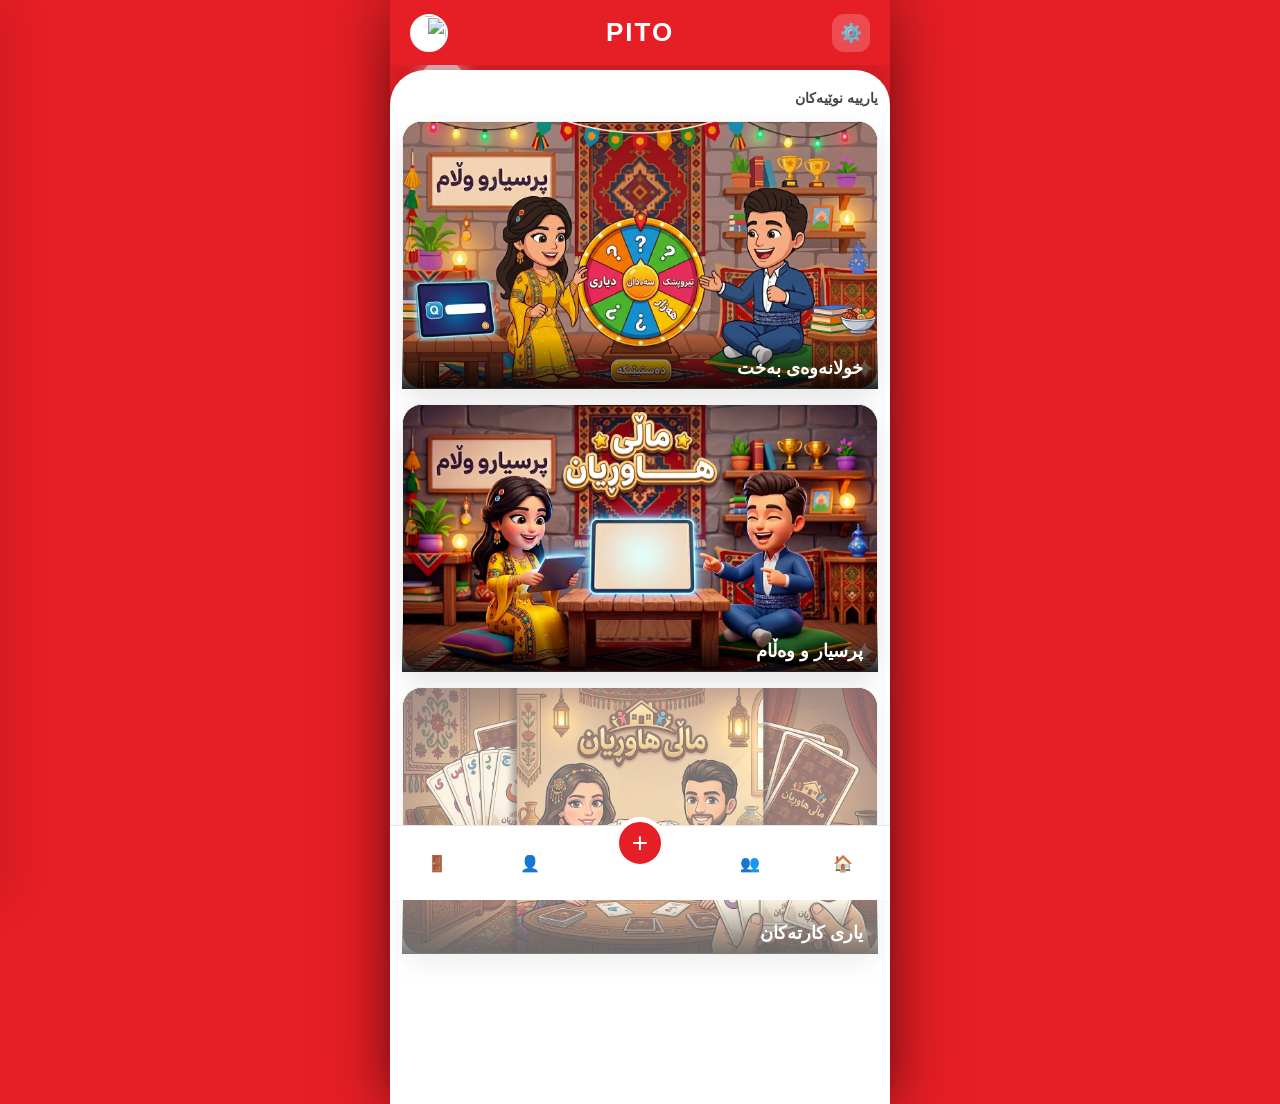
==== index.html @ f7be3942 "Update index.html" ====
<!DOCTYPE html>
<html lang="ku">
<head>
    <meta charset="UTF-8">
    <meta name="viewport" content="width=device-width, initial-scale=1.0, user-scalable=no">
    <title>ماڵی هاوڕێیان - Pro Sync</title>
    <script src="https://www.gstatic.com/firebasejs/8.10.1/firebase-app.js"></script>
    <script src="https://www.gstatic.com/firebasejs/8.10.1/firebase-database.js"></script>
    <style>
        :root { --pito-red: #e61e25; --pito-light: #f2f2f7; --text-dark: #1c1c1e; --led-blue: #00d2ff; }
        * { margin: 0; padding: 0; box-sizing: border-box; font-family: 'Segoe UI', sans-serif; -webkit-tap-highlight-color: transparent; }
        body { background-color: var(--pito-red); overflow-x: hidden; direction: rtl; display: flex; justify-content: center; min-height: 100vh; }

        .app-wrapper { width: 100%; max-width: 500px; background-color: var(--pito-red); min-height: 100vh; position: relative; display: flex; flex-direction: column; box-shadow: 0 0 60px rgba(0,0,0,0.5); }
        .stars-container { position: absolute; top: 0; left: 0; width: 100%; height: 100%; z-index: 1; pointer-events: none; }
        .star { position: absolute; background: white; border-radius: 50%; animation: twinkle var(--duration) infinite; }
        .moon { position: absolute; top: 60px; left: 30px; width: 45px; height: 45px; background: #f1f5f9; border-radius: 50%; box-shadow: 0 0 20px #f1f5f9; z-index: 1; opacity: 0.7; }
        @keyframes twinkle { 0%, 100% { opacity: 0.3; } 50% { opacity: 1; } }

        /* Header */
        .header { display: flex; justify-content: space-between; align-items: center; padding: 10px 20px; height: 65px; color: white; position: sticky; top: 0; z-index: 1000; background: var(--pito-red); }
        .header-btn { background: rgba(255,255,255,0.2); border: none; color: white; width: 38px; height: 38px; border-radius: 12px; cursor: pointer; display: flex; align-items: center; justify-content: center; font-size: 18px; }
        .logo-text { font-size: 26px; font-weight: 900; letter-spacing: 2px; }
        .user-av-top { width: 38px; height: 38px; border-radius: 50%; border: 2px solid white; cursor: pointer; background: #fff; }

        .main-sheet { background-color: white; border-radius: 35px 35px 0 0; flex: 1; padding: 20px 12px 150px 12px; margin-top: 5px; position: relative; z-index: 10; box-shadow: 0 -10px 30px rgba(0,0,0,0.15); }
        .section-title { font-weight: 800; font-size: 14px; margin-bottom: 15px; color: #444; text-align: right; }
        
        .game-list { display: flex; flex-direction: column; gap: 15px; width: 100%; }
        .game-card { display: flex; flex-direction: column; text-decoration: none; position: relative; }
        .poster-box { width: 100%; aspect-ratio: 16/9; background: #222; border-radius: 20px; overflow: hidden; box-shadow: 0 10px 25px rgba(0,0,0,0.1); border: 1px solid #eee; }
        .poster-box img { width: 100%; height: 100%; object-fit: cover; }
        .poster-overlay { position: absolute; bottom: 0; left: 0; width: 100%; background: linear-gradient(to top, rgba(0,0,0,0.85) 0%, transparent 100%); padding: 20px 15px 10px 15px; text-align: right; }
        .game-name-label { color: white; font-weight: 900; font-size: 18px; }

        /* Lobby Display */
        #teamLobbyView { display: none; flex-direction: column; align-items: center; padding-top: 20px; }
        .lobby-display { display: grid; grid-template-columns: repeat(4, 1fr); gap: 10px; margin-bottom: 40px; width: 100%; }
        .player-spot { display: flex; flex-direction: column; align-items: center; }
        .lobby-av { width: 75px; height: 75px; border-radius: 50%; border: 3px solid var(--pito-red); background: white; }
        .spot-empty { border: 2px dashed #ccc !important; background: #eee !important; }
        .lobby-name { background: black; color: white; padding: 2px 8px; border-radius: 50px; font-size: 9px; margin-top: 10px; font-weight: bold; width: 70px; overflow: hidden; text-overflow: ellipsis; white-space: nowrap; text-align: center; }

        .start-btn-large { background: var(--pito-red); color: white; border: none; width: 220px; padding: 15px; border-radius: 15px; font-weight: 900; font-size: 22px; cursor: pointer; }

        /* Sidebar & Friends UI */
        #friendsSidebar { position: fixed; top: 0; left: 0; width: 290px; height: 100%; background: white; z-index: 4000; transform: translateX(-100%); transition: 0.4s ease; padding: 25px; box-shadow: 10px 0 40px rgba(0,0,0,0.1); overflow-y: auto; }
        #friendsSidebar.open { transform: translateX(0); }
        .friend-row { display: flex; align-items: center; justify-content: space-between; padding: 12px 0; border-bottom: 1px solid #f2f2f7; color: #333; }
        .f-av-sm { width: 35px; height: 35px; border-radius: 50%; border: 1px solid var(--led-blue); margin-left: 8px; }
        .status-dot { width: 8px; height: 8px; border-radius: 50%; display: inline-block; margin-right: 5px; }
        .online { background: #10b981; box-shadow: 0 0 5px #10b981; }
        .offline { background: #999; }
        
        .btn-red-sm { background: var(--pito-red); color: white; border: none; padding: 6px 12px; border-radius: 10px; font-weight: bold; cursor: pointer; font-size: 11px; }
        .btn-green-sm { background: #10b981; color: white; border: none; padding: 6px 12px; border-radius: 10px; font-weight: bold; cursor: pointer; font-size: 11px; }

        .bottom-nav { position: fixed; bottom: 0; left: 50%; transform: translateX(-50%); width: 100%; max-width: 500px; height: 75px; background: white; border-top: 1px solid #e5e5ea; display: flex; justify-content: space-around; align-items: center; z-index: 1200; }
        .nav-center { background: var(--pito-red); width: 52px; height: 52px; border-radius: 50%; display: flex; align-items: center; justify-content: center; color: white; font-size: 28px; margin-top: -40px; border: 5px solid white; }

        .modal { position: fixed; top: 0; left: 0; width: 100%; height: 100%; background: rgba(0,0,0,0.85); z-index: 3000; display: none; justify-content: center; align-items: center; }
        .modal-content { background: white; width: 92%; max-width: 380px; padding: 25px; border-radius: 30px; position: relative; }
        #notification { position: fixed; top: 20px; left: 20px; right: 20px; background: #1a1a1a; color: white; padding: 15px; border-radius: 20px; z-index: 5000; display: none; border: 1px solid var(--pito-red); }
    </style>
</head>
<body id="mainBody" onclick="startAudio()">

    <div class="app-wrapper">
        <div class="stars-container" id="starsCont"></div>
        <div class="moon"></div>

        <div class="header">
            <button class="header-btn" onclick="openM('settingsModal')">⚙️</button>
            <div class="logo-text">PITO</div>
            <img id="topAvatar" src="" class="user-av-top" onclick="openM('profileModal')">
        </div>

        <div class="main-sheet">
            <div id="normalView">
                <p class="section-title">یارییە نوێیەکان</p>
                <div class="game-list">
                    <a href="game1-online.html" class="game-card">
                        <div class="poster-box"><img src="img2.png"><div class="poster-overlay"><div class="game-name-label">خولانەوەی بەخت</div></div></div>
                    </a>
                    <a href="game2.html" class="game-card">
                        <div class="poster-box"><img src="img1.png"><div class="poster-overlay"><div class="game-name-label">پرسیار و وەڵام</div></div></div>
                    </a>
                    <a href="#" class="game-card" style="opacity: 0.6;">
                        <div class="poster-box"><img src="img3.png"><div class="poster-overlay"><div class="game-name-label">یاری کارتەکان</div></div></div>
                    </a>
                </div>
            </div>

            <div id="teamLobbyView">
                <div class="lobby-display">
                    <div class="player-spot"><img id="l-av1" src="" class="lobby-av"><div class="lobby-name">تۆ</div></div>
                    <div class="player-spot"><img id="l-av2" src="" class="lobby-av spot-empty"><div class="lobby-name" id="l-n2">خاڵی</div></div>
                    <div class="player-spot"><img id="l-av3" src="" class="lobby-av spot-empty"><div class="lobby-name" id="l-n3">خاڵی</div></div>
                    <div class="player-spot"><img id="l-av4" src="" class="lobby-av spot-empty"><div class="lobby-name" id="l-n4">خاڵی</div></div>
                </div>
                <button id="realStartBtn" class="start-btn-large" onclick="startGameNow()">START 🚀</button>
                <p onclick="leaveTeam()" style="color:#666; font-size:12px; margin-top:15px; cursor:pointer; text-decoration: underline;">تێکشاندنی تیم</p>
            </div>
        </div>

        <div class="bottom-nav">
            <div class="nav-link" style="color:var(--pito-red)" onclick="location.reload()">🏠</div>
            <div class="nav-link" onclick="toggleSidebar()">👥</div>
            <div class="nav-center" onclick="openM('mapModal')">+</div>
            <div class="nav-link" onclick="openM('profileModal')">👤</div>
            <div class="nav-link" onclick="logout()">🚪</div>
        </div>
    </div>

    <!-- Modals -->
    <div id="friendsSidebar">
        <button onclick="toggleSidebar()" class="header-btn" style="width:100%; padding:10px; margin-bottom:20px; background:black; color:white;">داخستن ✕</button>
        <div style="display:flex; gap:5px; margin-bottom:15px;"><input type="text" id="searchInput" placeholder="ناوی هاوڕێ..." style="flex:1; padding:12px; border-radius:12px; border:1px solid #eee; outline:none;"><button onclick="searchUser()" style="background:black; color:white; border:none; padding:10px 15px; border-radius:12px;">🔍</button></div>
        
        <div id="requestsArea" style="display:none; margin-bottom: 20px; background: #f9f9f9; padding: 10px; border-radius: 15px;">
            <p style="font-size: 11px; font-weight: bold; color: var(--pito-red); margin-bottom: 10px;">داواکارییەکان (Inbox):</p>
            <div id="requestsList"></div>
        </div>

        <p style="font-size: 11px; font-weight: bold; color: #444; margin-bottom: 10px;">هاوڕێکانت:</p>
        <div id="friendsList"></div>
    </div>

    <div id="settingsModal" class="modal"><div class="modal-content"><span onclick="closeM('settingsModal')" style="cursor:pointer;font-size:25px;">✕</span><h3>ڕێکخستن</h3><button id="msBtn" onclick="tglMus()" style="width:100%; padding:15px; margin-top:20px; border-radius:15px; border:none; background:#eee; font-weight:bold;">میوزیک: پێکراوە</button></div></div>
    <div id="profileModal" class="modal"><div class="modal-content"><span onclick="closeM('profileModal')" style="cursor:pointer;font-size:25px;">✕</span><h3 style="text-align:center;">پڕۆفایل: <span id="midName"></span></h3><div id="avGrid" style="display:grid; grid-template-columns:repeat(4,1fr); gap:8px; margin-top:20px;"></div></div></div>
    <div id="mapModal" class="modal"><div class="modal-content"><span onclick="closeM('mapModal')" style="cursor:pointer;font-size:25px;">✕</span><h3 style="text-align:center;">Maps</h3><div style="display:grid; grid-template-columns:1fr; gap:10px; margin-top:20px;"><div onclick="selectGame(1, 'خولانەوەی بەخت')" style="padding:15px; background:#f2f2f7; border-radius:15px; cursor:pointer;">🎰 بەخت</div><div onclick="selectGame(2, 'پرسیار و وەڵام')" style="padding:15px; background:#f2f2f7; border-radius:15px; cursor:pointer;">🧠 زیرەکی</div></div></div></div>
    <div id="notification" style="position:fixed; top:20px; left:20px; right:20px; background:#111; color:#fff; padding:15px; border-radius:20px; z-index:5000; display:none; border:1px solid var(--pito-red);"><div id="notifText"></div><button id="notifAccept" style="background:#10b981; color:white; border:none; padding:12px; border-radius:12px; width:100%; margin-top:10px; font-weight:bold;">Accept</button></div>

    <script>
        const firebaseConfig = { apiKey: "AIzaSyAVUxyWwAuY_ZnwjFC9WZp1NVp1l815a4c", authDomain: "yari-online.firebaseapp.com", databaseURL: "https://yari-online-default-rtdb.firebaseio.com", projectId: "yari-online", storageBucket: "yari-online.firebasestorage.app", messagingSenderId: "503368361126", appId: "1:503368361126:web:09028d371b17372e320067" };
        if (!firebase.apps.length) firebase.initializeApp(firebaseConfig);
        const db = firebase.database();
        let curU = localStorage.getItem('currentUser'), curA = localStorage.getItem('userAvatar') || "https://api.dicebear.com/7.x/avataaars/svg?seed=Lucky";
        const bgMusic = new Audio('https://www.soundhelix.com/examples/mp3/SoundHelix-Song-8.mp3');
        bgMusic.loop = true; let aStarted = false; let currentTeamID = null;

        if(!curU) window.location.href = 'login.html';

        function openM(id) { document.getElementById(id).style.display = 'flex'; }
        function closeM(id) { document.getElementById(id).style.display = 'none'; }
        function toggleSidebar() { document.getElementById('friendsSidebar').classList.toggle('open'); }
        function logout() { localStorage.removeItem('currentUser'); window.location.href='login.html'; }
        function startAudio() { if(!aStarted) { if(localStorage.getItem('music') !== 'off') bgMusic.play().catch(()=>{}); aStarted = true; } }
        function tglMus() { let m = localStorage.getItem('music') === 'off' ? 'on' : 'off'; localStorage.setItem('music', m); document.getElementById('msBtn').innerText = m === 'on' ? 'میوزیک: پێکراوە' : 'میوزیک: کوژاوەتەوە'; if(m === 'on') bgMusic.play(); else bgMusic.pause(); }

        async function searchUser() {
            const n = document.getElementById('searchInput').value.trim();
            if(!n || n===curU) return;
            db.ref('users').orderByChild('name').equalTo(n).once('value', s => {
                const res = document.getElementById('searchResult');
                if(s.exists()){ const u = Object.values(s.val())[0]; res.innerHTML = `<div class="friend-row"><div><img src="${u.avatar}" class="f-av-sm">${u.name}</div><button onclick="sendReq('${u.name}','${u.avatar}')" class="btn-red-sm">Add</button></div>`; }
                else res.innerHTML = "<small>نەدۆزرایەوە!</small>";
            });
        }
        async function sendReq(t, av) { await db.ref(`requests/${t}/${curU}`).set({from:curU, avatar:curA}); alert("نێردرا!"); }
        async function acceptReq(id, av) { await db.ref(`friends/${curU}/${id}`).set({ avatar: av }); await db.ref(`friends/${id}/${curU}`).set({ avatar: curA }); await db.ref(`requests/${curU}/${id}`).remove(); }
        async function inviteToTeam(tid) { 
            const teamID = currentTeamID || "team_"+curU; currentTeamID = teamID;
            await db.ref('teams/'+teamID).set({ p1:curU, p1Av:curA, p2:"", p3:"", p4:"", status:'lobby', selectedGame: 0 });
            await db.ref('teamInvites/'+tid).set({ from:curU, teamID: teamID });
        }
        async function acceptTeam(d) {
            const teamSnap = await db.ref('teams/'+d.teamID).get();
            if(teamSnap.exists()){
                const team = teamSnap.val();
                let slot = team.p2===""?"p2":(team.p3===""?"p3":(team.p4===""?"p4":""));
                if(slot){ await db.ref(`teams/${d.teamID}/${slot}`).set(curU); await db.ref(`teams/${d.teamID}/${slot}Av`).set(curA); }
            }
            await db.ref('teamInvites/'+curU).remove();
            document.getElementById('notification').style.display='none';
        }
        async function selectGame(id, name) { if(currentTeamID) { await db.ref('teams/'+currentTeamID).update({ selectedGame: id, gameName: name }); closeM('mapModal'); } }
        async function startGameNow() { if(currentTeamID) { const rID = Math.random().toString(36).substring(2, 7).toUpperCase(); await db.ref('teams/'+currentTeamID).update({ status: 'gaming', roomID: rID }); } }
        async function leaveTeam() { if(currentTeamID) await db.ref('teams/'+currentTeamID).remove(); location.reload(); }

        function init() {
            document.getElementById('topAvatar').src = curA; document.getElementById('midName').innerText = curU;
            const userRef = db.ref('users/'+curU);
            db.ref(".info/connected").on("value", s => { if(s.val()) { userRef.onDisconnect().update({status:'offline'}); userRef.update({name:curU, avatar:curA, status:'online'}); } });

            // Listen for Requests (Inbox)
            db.ref('requests/'+curU).on('value', snap => {
                const d = snap.val(); const list = document.getElementById('requestsList');
                if(d) { document.getElementById('requestsArea').style.display='block'; list.innerHTML = ""; for(let id in d) list.innerHTML += `<div class="friend-row"><div><img src="${d[id].avatar}" class="f-av-sm">${id}</div><button onclick="acceptReq('${id}','${d[id].avatar}')" class="btn-green-sm">✅</button></div>`; }
                else document.getElementById('requestsArea').style.display='none';
            });

            // Listen for Friends
            db.ref('friends/'+curU).on('value', snap => {
                const f = snap.val(); const list = document.getElementById('friendsList'); list.innerHTML = "";
                if(f) for(let id in f) {
                    db.ref('users/'+id).once('value', us => {
                        const u = us.val(); const st = u.status === 'online' ? 'online' : 'offline';
                        list.innerHTML += `<div class="friend-row"><div><img src="${u.avatar}" class="f-av-sm">${id} <span class="status-dot ${st}"></span></div><button onclick="inviteToTeam('${id}')" class="btn-red-sm">Invite</button></div>`;
                    });
                }
            });

            db.ref('teamInvites/'+curU).on('value', s => { const d = s.val(); if(d) { document.getElementById('notification').style.display='block'; document.getElementById('notifText').innerHTML = `🎮 <b>${d.from}</b> بانگی کردیت!`; document.getElementById('notifAccept').onclick = () => acceptTeam(d); } });
            
            db.ref('teams').on('value', s => {
                const teams = s.val(); let inT = false;
                for (let id in teams) {
                    const t = teams[id];
                    if (t.p1 === curU || t.p2 === curU || t.p3 === curU || t.p4 === curU) {
                        inT = true; currentTeamID = id; document.getElementById('normalView').style.display = 'none'; document.getElementById('teamLobbyView').style.display = 'flex';
                        for(let i=1; i<=4; i++){
                            const av = t["p"+i+"Av"]; const name = t["p"+i];
                            document.getElementById('l-av'+i).src = av || "https://api.dicebear.com/7.x/avataaars/svg?seed=empty";
                            document.getElementById('l-av'+i).classList.toggle('spot-empty', !name);
                            if(document.getElementById('l-n'+i)) document.getElementById('l-n'+i).innerText = name || "خاڵی";
                        }
                        if (t.p1 === curU && t.selectedGame > 0) document.getElementById('realStartBtn').style.display = 'block';
                        if (t.status === 'gaming') { window.location.href = `${t.selectedGame===1?'game1-online.html':'game2.html'}?join=${t.roomID}&teamID=${id}`; }
                    }
                }
                if (!inT) { document.getElementById('normalView').style.display = 'block'; document.getElementById('teamLobbyView').style.display = 'none'; }
            });

            const g = document.getElementById('avGrid'); g.innerHTML = "";
            for(let i=1; i<=8; i++) { let u = `https://api.dicebear.com/7.x/avataaars/svg?seed=P${i+200}`; let im = document.createElement('img'); im.src=u; im.className='avatar-opt'; im.onclick=()=>{ localStorage.setItem('userAvatar',u); location.reload(); }; g.appendChild(im); }
        }
        init();
        for(let i=0; i<80; i++) { const s = document.createElement('div'); s.className = 'star'; let sz = Math.random() * 3 + 1; s.style.width = sz + 'px'; s.style.height = sz + 'px'; s.style.left = Math.random() * 100 + '%'; s.style.top = Math.random() * 100 + '%'; s.style.setProperty('--duration', (Math.random() * 3 + 1.5) + 's'); document.getElementById('starsCont').appendChild(s); }
    </script>
</body>
</html>
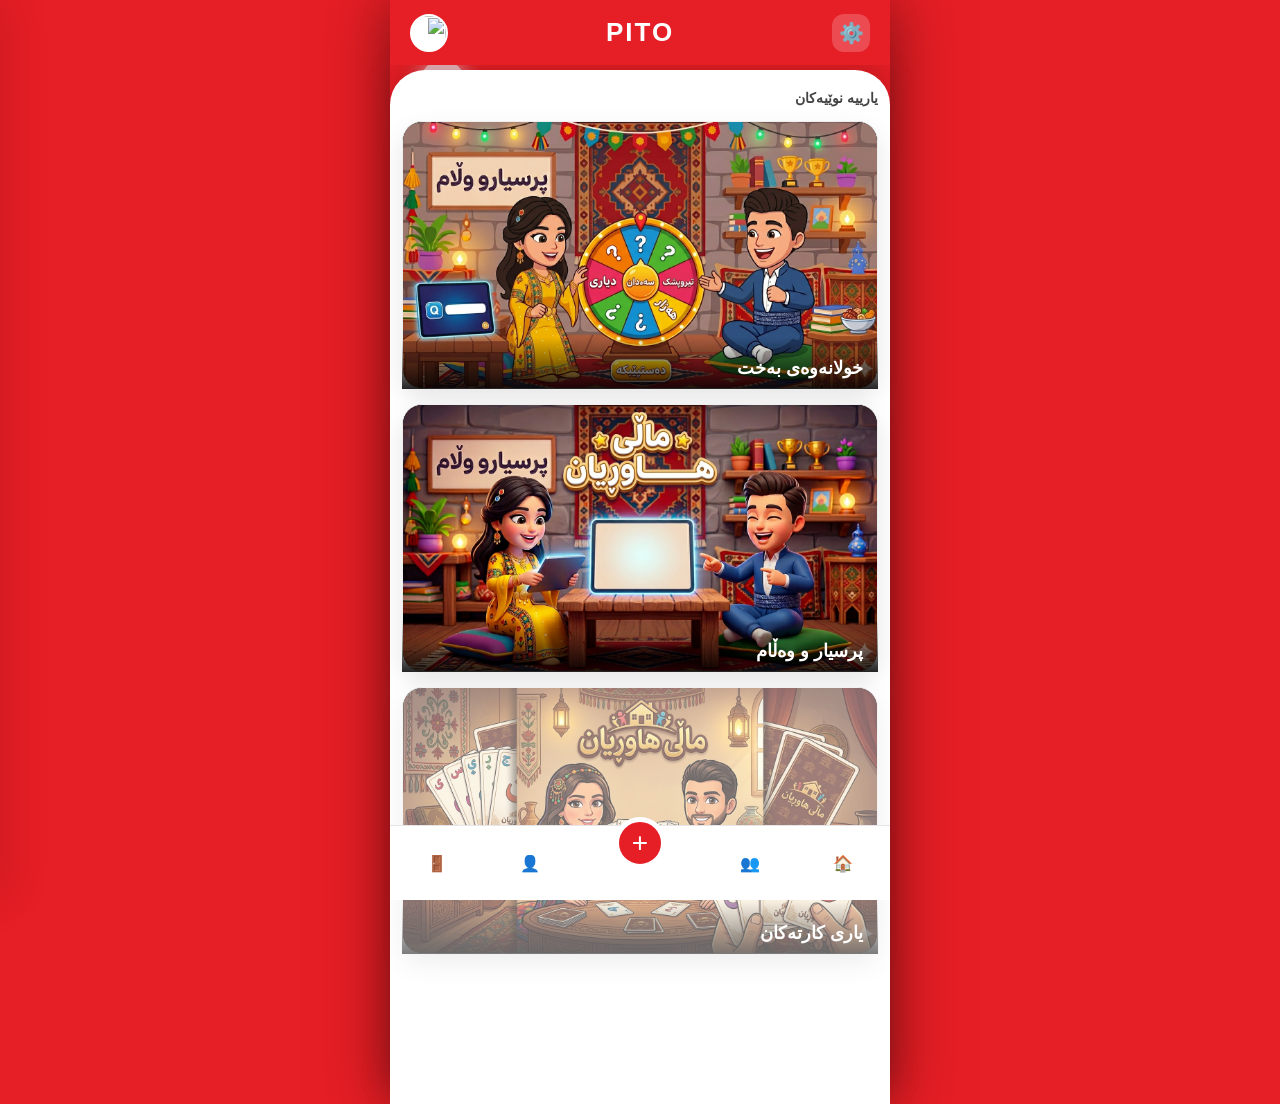
==== commit 9bf16141: "Update index.html" ====
--- a/index.html
+++ b/index.html
@@ -3,7 +3,7 @@
 <head>
     <meta charset="UTF-8">
     <meta name="viewport" content="width=device-width, initial-scale=1.0, user-scalable=no">
-    <title>ماڵی هاوڕێیان - Pro Sync</title>
+    <title>ماڵی هاوڕێیان - 4 Players Pro</title>
     <script src="https://www.gstatic.com/firebasejs/8.10.1/firebase-app.js"></script>
     <script src="https://www.gstatic.com/firebasejs/8.10.1/firebase-database.js"></script>
     <style>
@@ -17,9 +17,8 @@
         .moon { position: absolute; top: 60px; left: 30px; width: 45px; height: 45px; background: #f1f5f9; border-radius: 50%; box-shadow: 0 0 20px #f1f5f9; z-index: 1; opacity: 0.7; }
         @keyframes twinkle { 0%, 100% { opacity: 0.3; } 50% { opacity: 1; } }
 
-        /* Header */
         .header { display: flex; justify-content: space-between; align-items: center; padding: 10px 20px; height: 65px; color: white; position: sticky; top: 0; z-index: 1000; background: var(--pito-red); }
-        .header-btn { background: rgba(255,255,255,0.2); border: none; color: white; width: 38px; height: 38px; border-radius: 12px; cursor: pointer; display: flex; align-items: center; justify-content: center; font-size: 18px; }
+        .header-btn { background: rgba(255,255,255,0.2); border: none; color: white; width: 38px; height: 38px; border-radius: 12px; cursor: pointer; display: flex; align-items: center; justify-content: center; font-size: 20px; }
         .logo-text { font-size: 26px; font-weight: 900; letter-spacing: 2px; }
         .user-av-top { width: 38px; height: 38px; border-radius: 50%; border: 2px solid white; cursor: pointer; background: #fff; }
 
@@ -33,28 +32,21 @@
         .poster-overlay { position: absolute; bottom: 0; left: 0; width: 100%; background: linear-gradient(to top, rgba(0,0,0,0.85) 0%, transparent 100%); padding: 20px 15px 10px 15px; text-align: right; }
         .game-name-label { color: white; font-weight: 900; font-size: 18px; }
 
-        /* Lobby Display */
+        /* 👥 PUBG Lobby 4 Slots */
         #teamLobbyView { display: none; flex-direction: column; align-items: center; padding-top: 20px; }
         .lobby-display { display: grid; grid-template-columns: repeat(4, 1fr); gap: 10px; margin-bottom: 40px; width: 100%; }
         .player-spot { display: flex; flex-direction: column; align-items: center; }
-        .lobby-av { width: 75px; height: 75px; border-radius: 50%; border: 3px solid var(--pito-red); background: white; }
-        .spot-empty { border: 2px dashed #ccc !important; background: #eee !important; }
+        .lobby-av { width: 70px; height: 70px; border-radius: 50%; border: 3px solid var(--pito-red); background: white; box-shadow: 0 8px 15px rgba(0,0,0,0.1); }
+        .spot-empty { border: 2px dashed #ccc !important; background: #eee !important; box-shadow: none !important; }
         .lobby-name { background: black; color: white; padding: 2px 8px; border-radius: 50px; font-size: 9px; margin-top: 10px; font-weight: bold; width: 70px; overflow: hidden; text-overflow: ellipsis; white-space: nowrap; text-align: center; }
 
         .start-btn-large { background: var(--pito-red); color: white; border: none; width: 220px; padding: 15px; border-radius: 15px; font-weight: 900; font-size: 22px; cursor: pointer; }
 
-        /* Sidebar & Friends UI */
         #friendsSidebar { position: fixed; top: 0; left: 0; width: 290px; height: 100%; background: white; z-index: 4000; transform: translateX(-100%); transition: 0.4s ease; padding: 25px; box-shadow: 10px 0 40px rgba(0,0,0,0.1); overflow-y: auto; }
         #friendsSidebar.open { transform: translateX(0); }
         .friend-row { display: flex; align-items: center; justify-content: space-between; padding: 12px 0; border-bottom: 1px solid #f2f2f7; color: #333; }
         .f-av-sm { width: 35px; height: 35px; border-radius: 50%; border: 1px solid var(--led-blue); margin-left: 8px; }
-        .status-dot { width: 8px; height: 8px; border-radius: 50%; display: inline-block; margin-right: 5px; }
-        .online { background: #10b981; box-shadow: 0 0 5px #10b981; }
-        .offline { background: #999; }
         
-        .btn-red-sm { background: var(--pito-red); color: white; border: none; padding: 6px 12px; border-radius: 10px; font-weight: bold; cursor: pointer; font-size: 11px; }
-        .btn-green-sm { background: #10b981; color: white; border: none; padding: 6px 12px; border-radius: 10px; font-weight: bold; cursor: pointer; font-size: 11px; }
-
         .bottom-nav { position: fixed; bottom: 0; left: 50%; transform: translateX(-50%); width: 100%; max-width: 500px; height: 75px; background: white; border-top: 1px solid #e5e5ea; display: flex; justify-content: space-around; align-items: center; z-index: 1200; }
         .nav-center { background: var(--pito-red); width: 52px; height: 52px; border-radius: 50%; display: flex; align-items: center; justify-content: center; color: white; font-size: 28px; margin-top: -40px; border: 5px solid white; }
 
@@ -91,15 +83,18 @@
                 </div>
             </div>
 
+            <!-- MODE 2: 4 Player Lobby -->
             <div id="teamLobbyView">
                 <div class="lobby-display">
-                    <div class="player-spot"><img id="l-av1" src="" class="lobby-av"><div class="lobby-name">تۆ</div></div>
+                    <div class="player-spot"><img id="l-av1" src="" class="lobby-av"><div class="lobby-name">Host</div></div>
                     <div class="player-spot"><img id="l-av2" src="" class="lobby-av spot-empty"><div class="lobby-name" id="l-n2">خاڵی</div></div>
                     <div class="player-spot"><img id="l-av3" src="" class="lobby-av spot-empty"><div class="lobby-name" id="l-n3">خاڵی</div></div>
                     <div class="player-spot"><img id="l-av4" src="" class="lobby-av spot-empty"><div class="lobby-name" id="l-n4">خاڵی</div></div>
                 </div>
+                <div id="teamGameLabel" style="text-align:center; color:#e61e25; font-weight:bold; margin-bottom:15px; font-size:14px;">یارییەک هەڵبژێرە</div>
+                <button class="header-btn" style="background:black; width:180px; margin-bottom:20px; font-size:14px;" onclick="openM('mapModal')">گۆڕینی ماپ 🗺️</button>
                 <button id="realStartBtn" class="start-btn-large" onclick="startGameNow()">START 🚀</button>
-                <p onclick="leaveTeam()" style="color:#666; font-size:12px; margin-top:15px; cursor:pointer; text-decoration: underline;">تێکشاندنی تیم</p>
+                <p onclick="leaveTeam()" style="color:#666; font-size:11px; text-align:center; margin-top:15px; cursor:pointer; text-decoration: underline;">تێکشاندنی تیم</p>
             </div>
         </div>
 
@@ -112,32 +107,34 @@
         </div>
     </div>
 
+    <!-- Notification -->
+    <div id="notification">
+        <div id="notifText"></div>
+        <button id="notifAccept" style="background:#10b981; color:white; border:none; padding:12px; border-radius:12px; width:100%; margin-top:10px; font-weight:bold;">قبوڵکردن</button>
+    </div>
+
     <!-- Modals -->
     <div id="friendsSidebar">
         <button onclick="toggleSidebar()" class="header-btn" style="width:100%; padding:10px; margin-bottom:20px; background:black; color:white;">داخستن ✕</button>
         <div style="display:flex; gap:5px; margin-bottom:15px;"><input type="text" id="searchInput" placeholder="ناوی هاوڕێ..." style="flex:1; padding:12px; border-radius:12px; border:1px solid #eee; outline:none;"><button onclick="searchUser()" style="background:black; color:white; border:none; padding:10px 15px; border-radius:12px;">🔍</button></div>
-        
         <div id="requestsArea" style="display:none; margin-bottom: 20px; background: #f9f9f9; padding: 10px; border-radius: 15px;">
-            <p style="font-size: 11px; font-weight: bold; color: var(--pito-red); margin-bottom: 10px;">داواکارییەکان (Inbox):</p>
+            <p style="font-size: 11px; font-weight: bold; color: var(--pito-red); margin-bottom: 10px;">Inbox (داواکارییەکان):</p>
             <div id="requestsList"></div>
         </div>
-
         <p style="font-size: 11px; font-weight: bold; color: #444; margin-bottom: 10px;">هاوڕێکانت:</p>
         <div id="friendsList"></div>
     </div>
 
-    <div id="settingsModal" class="modal"><div class="modal-content"><span onclick="closeM('settingsModal')" style="cursor:pointer;font-size:25px;">✕</span><h3>ڕێکخستن</h3><button id="msBtn" onclick="tglMus()" style="width:100%; padding:15px; margin-top:20px; border-radius:15px; border:none; background:#eee; font-weight:bold;">میوزیک: پێکراوە</button></div></div>
-    <div id="profileModal" class="modal"><div class="modal-content"><span onclick="closeM('profileModal')" style="cursor:pointer;font-size:25px;">✕</span><h3 style="text-align:center;">پڕۆفایل: <span id="midName"></span></h3><div id="avGrid" style="display:grid; grid-template-columns:repeat(4,1fr); gap:8px; margin-top:20px;"></div></div></div>
-    <div id="mapModal" class="modal"><div class="modal-content"><span onclick="closeM('mapModal')" style="cursor:pointer;font-size:25px;">✕</span><h3 style="text-align:center;">Maps</h3><div style="display:grid; grid-template-columns:1fr; gap:10px; margin-top:20px;"><div onclick="selectGame(1, 'خولانەوەی بەخت')" style="padding:15px; background:#f2f2f7; border-radius:15px; cursor:pointer;">🎰 بەخت</div><div onclick="selectGame(2, 'پرسیار و وەڵام')" style="padding:15px; background:#f2f2f7; border-radius:15px; cursor:pointer;">🧠 زیرەکی</div></div></div></div>
-    <div id="notification" style="position:fixed; top:20px; left:20px; right:20px; background:#111; color:#fff; padding:15px; border-radius:20px; z-index:5000; display:none; border:1px solid var(--pito-red);"><div id="notifText"></div><button id="notifAccept" style="background:#10b981; color:white; border:none; padding:12px; border-radius:12px; width:100%; margin-top:10px; font-weight:bold;">Accept</button></div>
+    <div id="profileModal" class="modal"><div class="modal-content"><span onclick="closeM('profileModal')" style="cursor:pointer;font-size:25px;">✕</span><h3 style="text-align:center;">پڕۆفایل</h3><p style="text-align:center; font-weight:bold; color:var(--pito-red);" id="midName"></p><div id="avGrid" style="display:grid; grid-template-columns:repeat(4,1fr); gap:8px; margin-top:20px;"></div><button onclick="logout()" style="width:100%; padding:15px; background:#fff1f2; border:none; border-radius:15px; margin-top:20px; color:red; font-weight:bold;">Logout</button></div></div>
+    <div id="settingsModal" class="modal"><div class="modal-content"><span onclick="closeM('settingsModal')" style="cursor:pointer;font-size:25px;">✕</span><h3>Settings</h3><button id="msBtn" onclick="tglMus()" style="width:100%; padding:15px; margin-top:20px; border-radius:15px; border:none; background:#eee; font-weight:bold;">Music: ON</button></div></div>
+    <div id="mapModal" class="modal"><div class="modal-content"><span onclick="closeM('mapModal')" style="cursor:pointer;font-size:25px;">✕</span><h3 style="text-align:center;">Maps</h3><div style="display:grid; grid-template-columns:1fr 1fr; gap:10px; margin-top:20px;"><div onclick="selectGame(1, 'خولانەوەی بەخت')" style="padding:15px; background:#f2f2f7; border-radius:15px; cursor:pointer;">🎰 بەخت</div><div onclick="selectGame(2, 'پرسیار و وەڵام')" style="padding:15px; background:#f2f2f7; border-radius:15px; cursor:pointer;">🧠 زیرەکی</div></div></div></div>
 
     <script>
         const firebaseConfig = { apiKey: "AIzaSyAVUxyWwAuY_ZnwjFC9WZp1NVp1l815a4c", authDomain: "yari-online.firebaseapp.com", databaseURL: "https://yari-online-default-rtdb.firebaseio.com", projectId: "yari-online", storageBucket: "yari-online.firebasestorage.app", messagingSenderId: "503368361126", appId: "1:503368361126:web:09028d371b17372e320067" };
         if (!firebase.apps.length) firebase.initializeApp(firebaseConfig);
         const db = firebase.database();
         let curU = localStorage.getItem('currentUser'), curA = localStorage.getItem('userAvatar') || "https://api.dicebear.com/7.x/avataaars/svg?seed=Lucky";
-        const bgMusic = new Audio('https://www.soundhelix.com/examples/mp3/SoundHelix-Song-8.mp3');
-        bgMusic.loop = true; let aStarted = false; let currentTeamID = null;
+        let aStarted = false, currentTeamID = null;
 
         if(!curU) window.location.href = 'login.html';
 
@@ -145,52 +142,57 @@
         function closeM(id) { document.getElementById(id).style.display = 'none'; }
         function toggleSidebar() { document.getElementById('friendsSidebar').classList.toggle('open'); }
         function logout() { localStorage.removeItem('currentUser'); window.location.href='login.html'; }
-        function startAudio() { if(!aStarted) { if(localStorage.getItem('music') !== 'off') bgMusic.play().catch(()=>{}); aStarted = true; } }
-        function tglMus() { let m = localStorage.getItem('music') === 'off' ? 'on' : 'off'; localStorage.setItem('music', m); document.getElementById('msBtn').innerText = m === 'on' ? 'میوزیک: پێکراوە' : 'میوزیک: کوژاوەتەوە'; if(m === 'on') bgMusic.play(); else bgMusic.pause(); }
+        function startAudio() { if(!aStarted) { aStarted = true; } }
+        function tglMus() { let m = localStorage.getItem('music') === 'off' ? 'on' : 'off'; localStorage.setItem('music', m); document.getElementById('msBtn').innerText = m === 'on' ? 'Music: ON' : 'Music: OFF'; }
 
         async function searchUser() {
             const n = document.getElementById('searchInput').value.trim();
             if(!n || n===curU) return;
             db.ref('users').orderByChild('name').equalTo(n).once('value', s => {
                 const res = document.getElementById('searchResult');
-                if(s.exists()){ const u = Object.values(s.val())[0]; res.innerHTML = `<div class="friend-row"><div><img src="${u.avatar}" class="f-av-sm">${u.name}</div><button onclick="sendReq('${u.name}','${u.avatar}')" class="btn-red-sm">Add</button></div>`; }
+                if(s.exists()){ const u = Object.values(s.val())[0]; res.innerHTML = `<div class="friend-row"><div><img src="${u.avatar}" class="f-av-sm">${u.name}</div><button onclick="sendReq('${u.name}')" class="btn-red-sm">Add</button></div>`; }
                 else res.innerHTML = "<small>نەدۆزرایەوە!</small>";
             });
         }
-        async function sendReq(t, av) { await db.ref(`requests/${t}/${curU}`).set({from:curU, avatar:curA}); alert("نێردرا!"); }
+        async function sendReq(t) { await db.ref(`requests/${t}/${curU}`).set({from:curU, avatar:curA}); alert("نێردرا!"); }
         async function acceptReq(id, av) { await db.ref(`friends/${curU}/${id}`).set({ avatar: av }); await db.ref(`friends/${id}/${curU}`).set({ avatar: curA }); await db.ref(`requests/${curU}/${id}`).remove(); }
+        
         async function inviteToTeam(tid) { 
             const teamID = currentTeamID || "team_"+curU; currentTeamID = teamID;
             await db.ref('teams/'+teamID).set({ p1:curU, p1Av:curA, p2:"", p3:"", p4:"", status:'lobby', selectedGame: 0 });
             await db.ref('teamInvites/'+tid).set({ from:curU, teamID: teamID });
-        }
+            alert("بانگێشت نێردرا!");
+        }
+
         async function acceptTeam(d) {
             const teamSnap = await db.ref('teams/'+d.teamID).get();
             if(teamSnap.exists()){
                 const team = teamSnap.val();
                 let slot = team.p2===""?"p2":(team.p3===""?"p3":(team.p4===""?"p4":""));
-                if(slot){ await db.ref(`teams/${d.teamID}/${slot}`).set(curU); await db.ref(`teams/${d.teamID}/${slot}Av`).set(curA); }
+                if(slot){
+                    await db.ref(`teams/${d.teamID}/${slot}`).set(curU);
+                    await db.ref(`teams/${d.teamID}/${slot}Av`).set(curA);
+                }
             }
             await db.ref('teamInvites/'+curU).remove();
             document.getElementById('notification').style.display='none';
         }
+
         async function selectGame(id, name) { if(currentTeamID) { await db.ref('teams/'+currentTeamID).update({ selectedGame: id, gameName: name }); closeM('mapModal'); } }
         async function startGameNow() { if(currentTeamID) { const rID = Math.random().toString(36).substring(2, 7).toUpperCase(); await db.ref('teams/'+currentTeamID).update({ status: 'gaming', roomID: rID }); } }
         async function leaveTeam() { if(currentTeamID) await db.ref('teams/'+currentTeamID).remove(); location.reload(); }
 
         function init() {
-            document.getElementById('topAvatar').src = curA; document.getElementById('midName').innerText = curU;
+            document.getElementById('topAvatar').src = curA; document.getElementById('midName').innerText = curU; document.getElementById('l-av1').src = curA;
             const userRef = db.ref('users/'+curU);
-            db.ref(".info/connected").on("value", s => { if(s.val()) { userRef.onDisconnect().update({status:'offline'}); userRef.update({name:curU, avatar:curA, status:'online'}); } });
-
-            // Listen for Requests (Inbox)
+            userRef.update({name:curU, avatar:curA, status:'online'}); userRef.onDisconnect().update({status:'offline'});
+
             db.ref('requests/'+curU).on('value', snap => {
                 const d = snap.val(); const list = document.getElementById('requestsList');
-                if(d) { document.getElementById('requestsArea').style.display='block'; list.innerHTML = ""; for(let id in d) list.innerHTML += `<div class="friend-row"><div><img src="${d[id].avatar}" class="f-av-sm">${id}</div><button onclick="acceptReq('${id}','${d[id].avatar}')" class="btn-green-sm">✅</button></div>`; }
+                if(d) { document.getElementById('requestsArea').style.display='block'; list.innerHTML = ""; for(let id in d) list.innerHTML += `<div class="friend-item"><span>${id}</span><button onclick="acceptReq('${id}','${d[id].avatar}')" class="btn-green-sm">✅</button></div>`; }
                 else document.getElementById('requestsArea').style.display='none';
             });
 
-            // Listen for Friends
             db.ref('friends/'+curU).on('value', snap => {
                 const f = snap.val(); const list = document.getElementById('friendsList'); list.innerHTML = "";
                 if(f) for(let id in f) {
@@ -216,14 +218,21 @@
                             if(document.getElementById('l-n'+i)) document.getElementById('l-n'+i).innerText = name || "خاڵی";
                         }
                         if (t.p1 === curU && t.selectedGame > 0) document.getElementById('realStartBtn').style.display = 'block';
-                        if (t.status === 'gaming') { window.location.href = `${t.selectedGame===1?'game1-online.html':'game2.html'}?join=${t.roomID}&teamID=${id}`; }
+                        if (t.status === 'gaming') { 
+                            db.ref('teams/'+id).onDisconnect().remove(); // Remove team record when gaming
+                            window.location.href = `${t.selectedGame===1?'game1-online.html':'game2.html'}?join=${t.roomID}&teamID=${id}`; 
+                        }
                     }
                 }
                 if (!inT) { document.getElementById('normalView').style.display = 'block'; document.getElementById('teamLobbyView').style.display = 'none'; }
             });
 
             const g = document.getElementById('avGrid'); g.innerHTML = "";
-            for(let i=1; i<=8; i++) { let u = `https://api.dicebear.com/7.x/avataaars/svg?seed=P${i+200}`; let im = document.createElement('img'); im.src=u; im.className='avatar-opt'; im.onclick=()=>{ localStorage.setItem('userAvatar',u); location.reload(); }; g.appendChild(im); }
+            for(let i=1; i<=8; i++) {
+                let u = `https://api.dicebear.com/7.x/avataaars/svg?seed=Avatar${i+500}`;
+                let im = document.createElement('img'); im.src=u; im.className='avatar-opt'; im.style.width="100%"; im.onclick=()=>{ localStorage.setItem('userAvatar',u); location.reload(); };
+                g.appendChild(im);
+            }
         }
         init();
         for(let i=0; i<80; i++) { const s = document.createElement('div'); s.className = 'star'; let sz = Math.random() * 3 + 1; s.style.width = sz + 'px'; s.style.height = sz + 'px'; s.style.left = Math.random() * 100 + '%'; s.style.top = Math.random() * 100 + '%'; s.style.setProperty('--duration', (Math.random() * 3 + 1.5) + 's'); document.getElementById('starsCont').appendChild(s); }
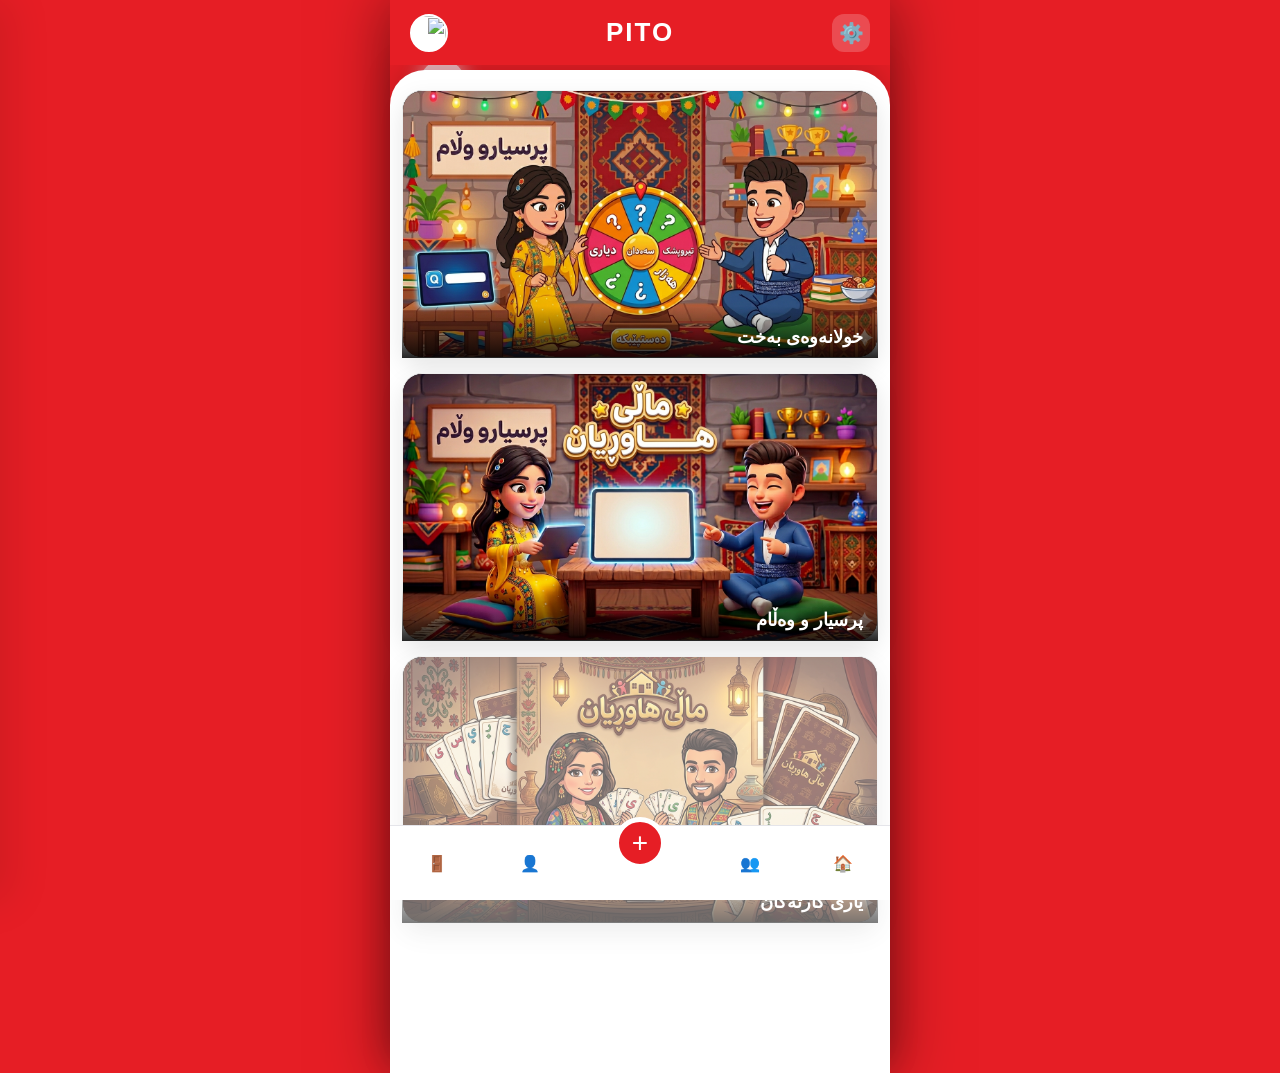
==== commit 3a9a3d2c: "Update index.html" ====
--- a/index.html
+++ b/index.html
@@ -3,11 +3,11 @@
 <head>
     <meta charset="UTF-8">
     <meta name="viewport" content="width=device-width, initial-scale=1.0, user-scalable=no">
-    <title>ماڵی هاوڕێیان - 4 Players Pro</title>
+    <title>PITO - 4 Player Lobby Pro</title>
     <script src="https://www.gstatic.com/firebasejs/8.10.1/firebase-app.js"></script>
     <script src="https://www.gstatic.com/firebasejs/8.10.1/firebase-database.js"></script>
     <style>
-        :root { --pito-red: #e61e25; --pito-light: #f2f2f7; --text-dark: #1c1c1e; --led-blue: #00d2ff; }
+        :root { --pito-red: #e61e25; --pito-light: #f2f2f7; --text-dark: #1c1c1e; }
         * { margin: 0; padding: 0; box-sizing: border-box; font-family: 'Segoe UI', sans-serif; -webkit-tap-highlight-color: transparent; }
         body { background-color: var(--pito-red); overflow-x: hidden; direction: rtl; display: flex; justify-content: center; min-height: 100vh; }
 
@@ -23,8 +23,6 @@
         .user-av-top { width: 38px; height: 38px; border-radius: 50%; border: 2px solid white; cursor: pointer; background: #fff; }
 
         .main-sheet { background-color: white; border-radius: 35px 35px 0 0; flex: 1; padding: 20px 12px 150px 12px; margin-top: 5px; position: relative; z-index: 10; box-shadow: 0 -10px 30px rgba(0,0,0,0.15); }
-        .section-title { font-weight: 800; font-size: 14px; margin-bottom: 15px; color: #444; text-align: right; }
-        
         .game-list { display: flex; flex-direction: column; gap: 15px; width: 100%; }
         .game-card { display: flex; flex-direction: column; text-decoration: none; position: relative; }
         .poster-box { width: 100%; aspect-ratio: 16/9; background: #222; border-radius: 20px; overflow: hidden; box-shadow: 0 10px 25px rgba(0,0,0,0.1); border: 1px solid #eee; }
@@ -32,7 +30,7 @@
         .poster-overlay { position: absolute; bottom: 0; left: 0; width: 100%; background: linear-gradient(to top, rgba(0,0,0,0.85) 0%, transparent 100%); padding: 20px 15px 10px 15px; text-align: right; }
         .game-name-label { color: white; font-weight: 900; font-size: 18px; }
 
-        /* 👥 PUBG Lobby 4 Slots */
+        /* 👥 4 Player Lobby UI */
         #teamLobbyView { display: none; flex-direction: column; align-items: center; padding-top: 20px; }
         .lobby-display { display: grid; grid-template-columns: repeat(4, 1fr); gap: 10px; margin-bottom: 40px; width: 100%; }
         .player-spot { display: flex; flex-direction: column; align-items: center; }
@@ -42,15 +40,19 @@
 
         .start-btn-large { background: var(--pito-red); color: white; border: none; width: 220px; padding: 15px; border-radius: 15px; font-weight: 900; font-size: 22px; cursor: pointer; }
 
+        .bottom-nav { position: fixed; bottom: 0; left: 50%; transform: translateX(-50%); width: 100%; max-width: 500px; height: 75px; background: white; border-top: 1px solid #e5e5ea; display: flex; justify-content: space-around; align-items: center; z-index: 1200; }
+        .nav-center { background: var(--pito-red); width: 52px; height: 52px; border-radius: 50%; display: flex; align-items: center; justify-content: center; color: white; font-size: 28px; margin-top: -40px; border: 5px solid white; }
+
         #friendsSidebar { position: fixed; top: 0; left: 0; width: 290px; height: 100%; background: white; z-index: 4000; transform: translateX(-100%); transition: 0.4s ease; padding: 25px; box-shadow: 10px 0 40px rgba(0,0,0,0.1); overflow-y: auto; }
         #friendsSidebar.open { transform: translateX(0); }
         .friend-row { display: flex; align-items: center; justify-content: space-between; padding: 12px 0; border-bottom: 1px solid #f2f2f7; color: #333; }
         .f-av-sm { width: 35px; height: 35px; border-radius: 50%; border: 1px solid var(--led-blue); margin-left: 8px; }
         
-        .bottom-nav { position: fixed; bottom: 0; left: 50%; transform: translateX(-50%); width: 100%; max-width: 500px; height: 75px; background: white; border-top: 1px solid #e5e5ea; display: flex; justify-content: space-around; align-items: center; z-index: 1200; }
-        .nav-center { background: var(--pito-red); width: 52px; height: 52px; border-radius: 50%; display: flex; align-items: center; justify-content: center; color: white; font-size: 28px; margin-top: -40px; border: 5px solid white; }
-
-        .modal { position: fixed; top: 0; left: 0; width: 100%; height: 100%; background: rgba(0,0,0,0.85); z-index: 3000; display: none; justify-content: center; align-items: center; }
+        .btn-red-sm { background: var(--pito-red); color: white; border: none; padding: 6px 12px; border-radius: 10px; font-weight: bold; cursor: pointer; font-size: 11px; }
+        .status-dot { width: 8px; height: 8px; border-radius: 50%; display: inline-block; margin-right: 5px; background: #999; }
+        .online { background: #10b981; box-shadow: 0 0 5px #10b981; }
+
+        .modal { position: fixed; top: 0; left: 0; width: 100%; height: 100%; background: rgba(0,0,0,0.85); z-index: 3000; display: none; justify-content: center; align-items: center; backdrop-filter: blur(8px); }
         .modal-content { background: white; width: 92%; max-width: 380px; padding: 25px; border-radius: 30px; position: relative; }
         #notification { position: fixed; top: 20px; left: 20px; right: 20px; background: #1a1a1a; color: white; padding: 15px; border-radius: 20px; z-index: 5000; display: none; border: 1px solid var(--pito-red); }
     </style>
@@ -68,8 +70,8 @@
         </div>
 
         <div class="main-sheet">
+            <!-- Normal Mode -->
             <div id="normalView">
-                <p class="section-title">یارییە نوێیەکان</p>
                 <div class="game-list">
                     <a href="game1-online.html" class="game-card">
                         <div class="poster-box"><img src="img2.png"><div class="poster-overlay"><div class="game-name-label">خولانەوەی بەخت</div></div></div>
@@ -83,10 +85,10 @@
                 </div>
             </div>
 
-            <!-- MODE 2: 4 Player Lobby -->
+            <!-- 👥 Team Lobby Mode (4 Slots) -->
             <div id="teamLobbyView">
                 <div class="lobby-display">
-                    <div class="player-spot"><img id="l-av1" src="" class="lobby-av"><div class="lobby-name">Host</div></div>
+                    <div class="player-spot"><img id="l-av1" src="" class="lobby-av"><div class="lobby-name" id="l-n1">تۆ</div></div>
                     <div class="player-spot"><img id="l-av2" src="" class="lobby-av spot-empty"><div class="lobby-name" id="l-n2">خاڵی</div></div>
                     <div class="player-spot"><img id="l-av3" src="" class="lobby-av spot-empty"><div class="lobby-name" id="l-n3">خاڵی</div></div>
                     <div class="player-spot"><img id="l-av4" src="" class="lobby-av spot-empty"><div class="lobby-name" id="l-n4">خاڵی</div></div>
@@ -94,7 +96,7 @@
                 <div id="teamGameLabel" style="text-align:center; color:#e61e25; font-weight:bold; margin-bottom:15px; font-size:14px;">یارییەک هەڵبژێرە</div>
                 <button class="header-btn" style="background:black; width:180px; margin-bottom:20px; font-size:14px;" onclick="openM('mapModal')">گۆڕینی ماپ 🗺️</button>
                 <button id="realStartBtn" class="start-btn-large" onclick="startGameNow()">START 🚀</button>
-                <p onclick="leaveTeam()" style="color:#666; font-size:11px; text-align:center; margin-top:15px; cursor:pointer; text-decoration: underline;">تێکشاندنی تیم</p>
+                <button style="background:none; color:#666; border:none; text-decoration:underline; font-size:12px; cursor:pointer; margin-top:15px;" onclick="leaveTeam()">تێکشاندنی تیم</button>
             </div>
         </div>
 
@@ -107,27 +109,19 @@
         </div>
     </div>
 
-    <!-- Notification -->
-    <div id="notification">
-        <div id="notifText"></div>
-        <button id="notifAccept" style="background:#10b981; color:white; border:none; padding:12px; border-radius:12px; width:100%; margin-top:10px; font-weight:bold;">قبوڵکردن</button>
-    </div>
-
     <!-- Modals -->
     <div id="friendsSidebar">
         <button onclick="toggleSidebar()" class="header-btn" style="width:100%; padding:10px; margin-bottom:20px; background:black; color:white;">داخستن ✕</button>
-        <div style="display:flex; gap:5px; margin-bottom:15px;"><input type="text" id="searchInput" placeholder="ناوی هاوڕێ..." style="flex:1; padding:12px; border-radius:12px; border:1px solid #eee; outline:none;"><button onclick="searchUser()" style="background:black; color:white; border:none; padding:10px 15px; border-radius:12px;">🔍</button></div>
-        <div id="requestsArea" style="display:none; margin-bottom: 20px; background: #f9f9f9; padding: 10px; border-radius: 15px;">
-            <p style="font-size: 11px; font-weight: bold; color: var(--pito-red); margin-bottom: 10px;">Inbox (داواکارییەکان):</p>
-            <div id="requestsList"></div>
-        </div>
+        <div style="display:flex; gap:5px; margin-bottom:15px;"><input type="text" id="searchInput" placeholder="ناوی وردی هاوڕێ..." style="flex:1; padding:12px; border-radius:12px; border:1px solid #eee; outline:none;"><button onclick="searchUser()" style="background:black; color:white; border:none; padding:10px 15px; border-radius:12px;">🔍</button></div>
+        <div id="requestsArea" style="display:none; margin-bottom: 20px; background: #f9f9f9; padding: 10px; border-radius: 15px;"><p style="font-size: 11px; font-weight: bold; color: var(--pito-red); margin-bottom: 10px;">داواکارییەکان:</p><div id="requestsList"></div></div>
         <p style="font-size: 11px; font-weight: bold; color: #444; margin-bottom: 10px;">هاوڕێکانت:</p>
         <div id="friendsList"></div>
     </div>
 
-    <div id="profileModal" class="modal"><div class="modal-content"><span onclick="closeM('profileModal')" style="cursor:pointer;font-size:25px;">✕</span><h3 style="text-align:center;">پڕۆفایل</h3><p style="text-align:center; font-weight:bold; color:var(--pito-red);" id="midName"></p><div id="avGrid" style="display:grid; grid-template-columns:repeat(4,1fr); gap:8px; margin-top:20px;"></div><button onclick="logout()" style="width:100%; padding:15px; background:#fff1f2; border:none; border-radius:15px; margin-top:20px; color:red; font-weight:bold;">Logout</button></div></div>
-    <div id="settingsModal" class="modal"><div class="modal-content"><span onclick="closeM('settingsModal')" style="cursor:pointer;font-size:25px;">✕</span><h3>Settings</h3><button id="msBtn" onclick="tglMus()" style="width:100%; padding:15px; margin-top:20px; border-radius:15px; border:none; background:#eee; font-weight:bold;">Music: ON</button></div></div>
-    <div id="mapModal" class="modal"><div class="modal-content"><span onclick="closeM('mapModal')" style="cursor:pointer;font-size:25px;">✕</span><h3 style="text-align:center;">Maps</h3><div style="display:grid; grid-template-columns:1fr 1fr; gap:10px; margin-top:20px;"><div onclick="selectGame(1, 'خولانەوەی بەخت')" style="padding:15px; background:#f2f2f7; border-radius:15px; cursor:pointer;">🎰 بەخت</div><div onclick="selectGame(2, 'پرسیار و وەڵام')" style="padding:15px; background:#f2f2f7; border-radius:15px; cursor:pointer;">🧠 زیرەکی</div></div></div></div>
+    <div id="settingsModal" class="modal"><div class="modal-content"><span onclick="closeM('settingsModal')" style="cursor:pointer;font-size:25px;">✕</span><h3>ڕێکخستن</h3><button id="msBtn" onclick="tglMus()" style="width:100%; padding:15px; margin-top:20px; border-radius:15px; border:none; background:#eee; font-weight:bold;">میوزیک: پێکراوە</button></div></div>
+    <div id="profileModal" class="modal"><div class="modal-content"><span onclick="closeM('profileModal')" style="cursor:pointer;font-size:25px;">✕</span><h3 style="text-align:center;">پڕۆفایل: <span id="midName"></span></h3><div id="avGrid" style="display:grid; grid-template-columns:repeat(4,1fr); gap:8px; margin-top:20px;"></div></div></div>
+    <div id="mapModal" class="modal"><div class="modal-content"><span onclick="closeM('mapModal')" style="cursor:pointer;font-size:25px;">✕</span><h3 style="text-align:center;">Maps</h3><div style="display:grid; grid-template-columns:1fr 1fr; gap:10px; margin-top:20px;"><div onclick="selectGame(1, 'خولانەوەی بەخت')" style="padding:15px; background:#f2f2f7; border-radius:15px; cursor:pointer; text-align:center;">🎰 بەخت</div><div onclick="selectGame(2, 'پێشبڕکێی زیرەکی')" style="padding:15px; background:#f2f2f7; border-radius:15px; cursor:pointer; text-align:center;">🧠 زیرەکی</div></div></div></div>
+    <div id="notification" style="position:fixed; top:20px; left:20px; right:20px; background:#111; color:#fff; padding:15px; border-radius:20px; z-index:5000; display:none; border:1px solid var(--pito-red);"><div id="notifText"></div><button id="notifAccept" style="background:#10b981; color:white; border:none; padding:12px; border-radius:12px; width:100%; margin-top:10px; font-weight:bold;">قبوڵکردن</button></div>
 
     <script>
         const firebaseConfig = { apiKey: "AIzaSyAVUxyWwAuY_ZnwjFC9WZp1NVp1l815a4c", authDomain: "yari-online.firebaseapp.com", databaseURL: "https://yari-online-default-rtdb.firebaseio.com", projectId: "yari-online", storageBucket: "yari-online.firebasestorage.app", messagingSenderId: "503368361126", appId: "1:503368361126:web:09028d371b17372e320067" };
@@ -142,8 +136,8 @@
         function closeM(id) { document.getElementById(id).style.display = 'none'; }
         function toggleSidebar() { document.getElementById('friendsSidebar').classList.toggle('open'); }
         function logout() { localStorage.removeItem('currentUser'); window.location.href='login.html'; }
-        function startAudio() { if(!aStarted) { aStarted = true; } }
-        function tglMus() { let m = localStorage.getItem('music') === 'off' ? 'on' : 'off'; localStorage.setItem('music', m); document.getElementById('msBtn').innerText = m === 'on' ? 'Music: ON' : 'Music: OFF'; }
+        function startAudio() { if(!aStarted) aStarted = true; }
+        function tglMus() { let m = localStorage.getItem('music') === 'off' ? 'on' : 'off'; localStorage.setItem('music', m); document.getElementById('msBtn').innerText = m === 'on' ? 'میوزیک: پێکراوە' : 'میوزیک: کوژاوەتەوە'; }
 
         async function searchUser() {
             const n = document.getElementById('searchInput').value.trim();
@@ -154,25 +148,26 @@
                 else res.innerHTML = "<small>نەدۆزرایەوە!</small>";
             });
         }
-        async function sendReq(t) { await db.ref(`requests/${t}/${curU}`).set({from:curU, avatar:curA}); alert("نێردرا!"); }
+
+        async function sendReq(t) { await db.ref(`requests/${t}/${curU}`).set({from:curU, avatar:curA}); }
         async function acceptReq(id, av) { await db.ref(`friends/${curU}/${id}`).set({ avatar: av }); await db.ref(`friends/${id}/${curU}`).set({ avatar: curA }); await db.ref(`requests/${curU}/${id}`).remove(); }
-        
+
+        // --- Improved Invitation Logic (No Alert) ---
         async function inviteToTeam(tid) { 
             const teamID = currentTeamID || "team_"+curU; currentTeamID = teamID;
-            await db.ref('teams/'+teamID).set({ p1:curU, p1Av:curA, p2:"", p3:"", p4:"", status:'lobby', selectedGame: 0 });
+            const teamSnap = await db.ref('teams/'+teamID).get();
+            if(!teamSnap.exists()) await db.ref('teams/'+teamID).set({ p1:curU, p1Av:curA, p2:"", p3:"", p4:"", status:'lobby', selectedGame: 0 });
             await db.ref('teamInvites/'+tid).set({ from:curU, teamID: teamID });
-            alert("بانگێشت نێردرا!");
         }
 
         async function acceptTeam(d) {
-            const teamSnap = await db.ref('teams/'+d.teamID).get();
+            const teamRef = db.ref('teams/'+d.teamID);
+            const teamSnap = await teamRef.get();
             if(teamSnap.exists()){
                 const team = teamSnap.val();
-                let slot = team.p2===""?"p2":(team.p3===""?"p3":(team.p4===""?"p4":""));
-                if(slot){
-                    await db.ref(`teams/${d.teamID}/${slot}`).set(curU);
-                    await db.ref(`teams/${d.teamID}/${slot}Av`).set(curA);
-                }
+                let slot = "";
+                if(team.p2==="") slot="p2"; else if(team.p3==="") slot="p3"; else if(team.p4==="") slot="p4";
+                if(slot){ let up={}; up[slot]=curU; up[slot+"Av"]=curA; await teamRef.update(up); }
             }
             await db.ref('teamInvites/'+curU).remove();
             document.getElementById('notification').style.display='none';
@@ -180,7 +175,7 @@
 
         async function selectGame(id, name) { if(currentTeamID) { await db.ref('teams/'+currentTeamID).update({ selectedGame: id, gameName: name }); closeM('mapModal'); } }
         async function startGameNow() { if(currentTeamID) { const rID = Math.random().toString(36).substring(2, 7).toUpperCase(); await db.ref('teams/'+currentTeamID).update({ status: 'gaming', roomID: rID }); } }
-        async function leaveTeam() { if(currentTeamID) await db.ref('teams/'+currentTeamID).remove(); location.reload(); }
+        async function leaveTeam() { if(currentTeamID) { const teamRef = db.ref('teams/'+currentTeamID); const snap = await teamRef.get(); const t = snap.val(); if(t.p1 === curU) await teamRef.remove(); else { let slot = t.p2===curU?"p2":(t.p3===curU?"p3":"p4"); let up={}; up[slot]=""; up[slot+"Av"]=""; await teamRef.update(up); } } location.reload(); }
 
         function init() {
             document.getElementById('topAvatar').src = curA; document.getElementById('midName').innerText = curU; document.getElementById('l-av1').src = curA;
@@ -197,7 +192,7 @@
                 const f = snap.val(); const list = document.getElementById('friendsList'); list.innerHTML = "";
                 if(f) for(let id in f) {
                     db.ref('users/'+id).once('value', us => {
-                        const u = us.val(); const st = u.status === 'online' ? 'online' : 'offline';
+                        const u = us.val(); const st = u.status === 'online' ? 'online' : '';
                         list.innerHTML += `<div class="friend-row"><div><img src="${u.avatar}" class="f-av-sm">${id} <span class="status-dot ${st}"></span></div><button onclick="inviteToTeam('${id}')" class="btn-red-sm">Invite</button></div>`;
                     });
                 }
@@ -215,24 +210,17 @@
                             const av = t["p"+i+"Av"]; const name = t["p"+i];
                             document.getElementById('l-av'+i).src = av || "https://api.dicebear.com/7.x/avataaars/svg?seed=empty";
                             document.getElementById('l-av'+i).classList.toggle('spot-empty', !name);
-                            if(document.getElementById('l-n'+i)) document.getElementById('l-n'+i).innerText = name || "خاڵی";
+                            document.getElementById('l-n'+i ? 'l-n'+i : 'none').innerText = name || "خاڵی"; // Safe check
                         }
                         if (t.p1 === curU && t.selectedGame > 0) document.getElementById('realStartBtn').style.display = 'block';
-                        if (t.status === 'gaming') { 
-                            db.ref('teams/'+id).onDisconnect().remove(); // Remove team record when gaming
-                            window.location.href = `${t.selectedGame===1?'game1-online.html':'game2.html'}?join=${t.roomID}&teamID=${id}`; 
-                        }
+                        if (t.status === 'gaming') window.location.href = `${t.selectedGame===1?'game1-online.html':'game2.html'}?join=${t.roomID}&teamID=${id}`;
                     }
                 }
                 if (!inT) { document.getElementById('normalView').style.display = 'block'; document.getElementById('teamLobbyView').style.display = 'none'; }
             });
 
             const g = document.getElementById('avGrid'); g.innerHTML = "";
-            for(let i=1; i<=8; i++) {
-                let u = `https://api.dicebear.com/7.x/avataaars/svg?seed=Avatar${i+500}`;
-                let im = document.createElement('img'); im.src=u; im.className='avatar-opt'; im.style.width="100%"; im.onclick=()=>{ localStorage.setItem('userAvatar',u); location.reload(); };
-                g.appendChild(im);
-            }
+            for(let i=1; i<=8; i++) { let u = `https://api.dicebear.com/7.x/avataaars/svg?seed=Avatar${i+500}`; let im = document.createElement('img'); im.src=u; im.className='avatar-opt'; im.style.width="100%"; im.onclick=()=>{ localStorage.setItem('userAvatar',u); location.reload(); }; g.appendChild(im); }
         }
         init();
         for(let i=0; i<80; i++) { const s = document.createElement('div'); s.className = 'star'; let sz = Math.random() * 3 + 1; s.style.width = sz + 'px'; s.style.height = sz + 'px'; s.style.left = Math.random() * 100 + '%'; s.style.top = Math.random() * 100 + '%'; s.style.setProperty('--duration', (Math.random() * 3 + 1.5) + 's'); document.getElementById('starsCont').appendChild(s); }
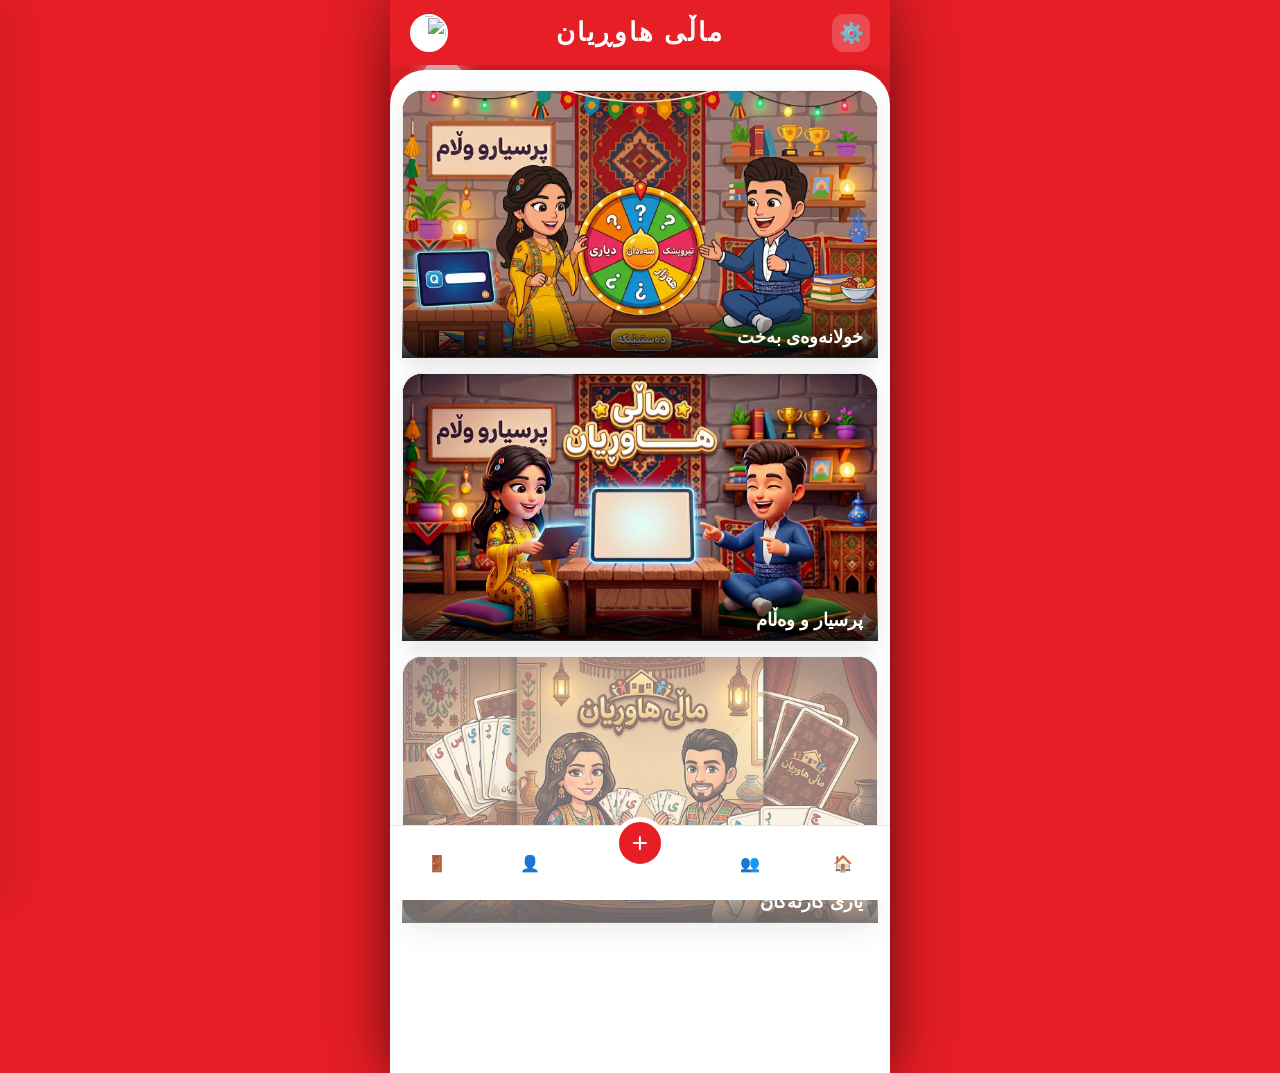
==== commit a8c90565: "Update index.html" ====
--- a/index.html
+++ b/index.html
@@ -3,7 +3,7 @@
 <head>
     <meta charset="UTF-8">
     <meta name="viewport" content="width=device-width, initial-scale=1.0, user-scalable=no">
-    <title>PITO - 4 Player Lobby Pro</title>
+    <title>ماڵی هاوڕیان</title>
     <script src="https://www.gstatic.com/firebasejs/8.10.1/firebase-app.js"></script>
     <script src="https://www.gstatic.com/firebasejs/8.10.1/firebase-database.js"></script>
     <style>
@@ -65,7 +65,7 @@
 
         <div class="header">
             <button class="header-btn" onclick="openM('settingsModal')">⚙️</button>
-            <div class="logo-text">PITO</div>
+            <div class="logo-text">ماڵی هاوڕیان</div>
             <img id="topAvatar" src="" class="user-av-top" onclick="openM('profileModal')">
         </div>
 
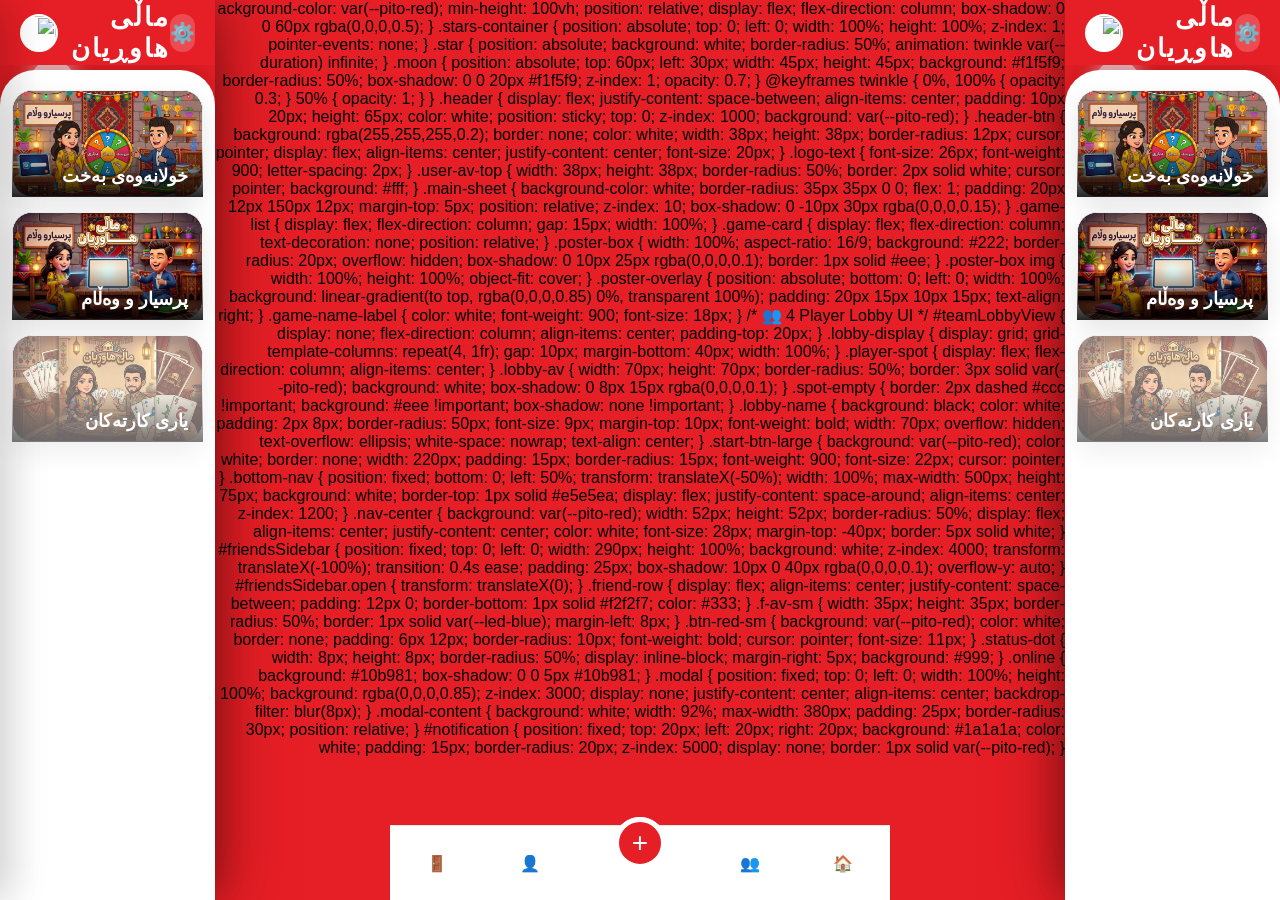
==== commit 5664761e: "Update index.html" ====
--- a/index.html
+++ b/index.html
@@ -10,8 +10,151 @@
         :root { --pito-red: #e61e25; --pito-light: #f2f2f7; --text-dark: #1c1c1e; }
         * { margin: 0; padding: 0; box-sizing: border-box; font-family: 'Segoe UI', sans-serif; -webkit-tap-highlight-color: transparent; }
         body { background-color: var(--pito-red); overflow-x: hidden; direction: rtl; display: flex; justify-content: center; min-height: 100vh; }
-
+<!DOCTYPE html>
+<html lang="ku">
+<head>
+    <meta charset="UTF-8">
+    <meta name="viewport" content="width=device-width, initial-scale=1.0, user-scalable=no">
+    <title>باڵی هاوڕێیان - Home Pro</title>
+    <script src="https://www.gstatic.com/firebasejs/8.10.1/firebase-app.js"></script>
+    <script src="https://www.gstatic.com/firebasejs/8.10.1/firebase-database.js"></script>
+    <style>
+        :root { --pito-red: #e61e25; --pito-light: #f2f2f7; --text-dark: #1c1c1e; --led-blue: #00d2ff; }
+        * { margin: 0; padding: 0; box-sizing: border-box; font-family: 'Segoe UI', sans-serif; -webkit-tap-highlight-color: transparent; }
+        body { background-color: var(--pito-red); overflow-x: hidden; direction: rtl; display: flex; justify-content: center; min-height: 100vh; }
         .app-wrapper { width: 100%; max-width: 500px; background-color: var(--pito-red); min-height: 100vh; position: relative; display: flex; flex-direction: column; box-shadow: 0 0 60px rgba(0,0,0,0.5); }
+        .stars-container { position: absolute; top: 0; left: 0; width: 100%; height: 100%; z-index: 1; pointer-events: none; }
+        .star { position: absolute; background: white; border-radius: 50%; animation: twinkle var(--duration) infinite; }
+        .moon { position: absolute; top: 60px; left: 30px; width: 45px; height: 45px; background: #f1f5f9; border-radius: 50%; box-shadow: 0 0 20px #f1f5f9; z-index: 1; opacity: 0.7; }
+        @keyframes twinkle { 0%, 100% { opacity: 0.3; } 50% { opacity: 1; } }
+        .header { display: flex; justify-content: space-between; align-items: center; padding: 10px 20px; height: 65px; color: white; position: sticky; top: 0; z-index: 1000; background: var(--pito-red); }
+        .header-btn { background: rgba(255,255,255,0.2); border: none; color: white; width: 38px; height: 38px; border-radius: 12px; cursor: pointer; display: flex; align-items: center; justify-content: center; font-size: 20px; }
+        .logo-text { font-size: 26px; font-weight: 900; letter-spacing: 2px; }
+        .user-av-top { width: 38px; height: 38px; border-radius: 50%; border: 2px solid white; cursor: pointer; background: #fff; }
+        .main-sheet { background-color: white; border-radius: 35px 35px 0 0; flex: 1; padding: 20px 12px 150px 12px; margin-top: 5px; position: relative; z-index: 10; box-shadow: 0 -10px 30px rgba(0,0,0,0.15); }
+        .game-list { display: flex; flex-direction: column; gap: 15px; width: 100%; }
+        .game-card { display: flex; flex-direction: column; text-decoration: none; position: relative; transition: 0.3s; }
+        .poster-box { width: 100%; aspect-ratio: 16/9; background: #222; border-radius: 20px; overflow: hidden; box-shadow: 0 10px 25px rgba(0,0,0,0.1); border: 1px solid #eee; }
+        .poster-box img { width: 100%; height: 100%; object-fit: cover; }
+        .poster-overlay { position: absolute; bottom: 0; left: 0; width: 100%; background: linear-gradient(to top, rgba(0,0,0,0.85) 0%, transparent 100%); padding: 20px 15px 10px 15px; text-align: right; }
+        .game-name-label { color: white; font-weight: 900; font-size: 18px; }
+        #teamLobbyView { display: none; flex-direction: column; align-items: center; padding-top: 20px; }
+        .lobby-display { display: grid; grid-template-columns: repeat(4, 1fr); gap: 10px; margin-bottom: 40px; width: 100%; }
+        .player-spot { display: flex; flex-direction: column; align-items: center; }
+        .lobby-av { width: 70px; height: 70px; border-radius: 50%; border: 3px solid var(--pito-red); background: white; box-shadow: 0 8px 15px rgba(0,0,0,0.1); }
+        .spot-empty { border: 2px dashed #ccc !important; background: #eee !important; box-shadow: none !important; }
+        .lobby-name { background: black; color: white; padding: 2px 8px; border-radius: 50px; font-size: 9px; margin-top: 10px; font-weight: bold; width: 70px; overflow: hidden; text-overflow: ellipsis; white-space: nowrap; text-align: center; }
+        .start-btn-large { background: var(--pito-red); color: white; border: none; width: 220px; padding: 15px; border-radius: 15px; font-weight: 900; font-size: 22px; cursor: pointer; }
+        #friendsSidebar { position: fixed; top: 0; left: 0; width: 290px; height: 100%; background: white; z-index: 4000; transform: translateX(-100%); transition: 0.4s ease; padding: 25px; box-shadow: 10px 0 40px rgba(0,0,0,0.1); overflow-y: auto; }
+        #friendsSidebar.open { transform: translateX(0); }
+        .friend-row { display: flex; align-items: center; justify-content: space-between; padding: 12px 0; border-bottom: 1px solid #f2f2f7; color: #333; }
+        .f-av-sm { width: 35px; height: 35px; border-radius: 50%; border: 1px solid var(--led-blue); margin-left: 8px; }
+        .status-dot { width: 8px; height: 8px; border-radius: 50%; display: inline-block; margin-right: 5px; background: #999; }
+        .online { background: #10b981; box-shadow: 0 0 5px #10b981; }
+        .bottom-nav { position: fixed; bottom: 0; left: 50%; transform: translateX(-50%); width: 100%; max-width: 500px; height: 75px; background: white; border-top: 1px solid #e5e5ea; display: flex; justify-content: space-around; align-items: center; z-index: 1200; }
+        .nav-center { background: var(--pito-red); width: 52px; height: 52px; border-radius: 50%; display: flex; align-items: center; justify-content: center; color: white; font-size: 28px; margin-top: -40px; border: 5px solid white; }
+        .modal { position: fixed; top: 0; left: 0; width: 100%; height: 100%; background: rgba(0,0,0,0.85); z-index: 3000; display: none; justify-content: center; align-items: center; backdrop-filter: blur(8px); }
+        .modal-content { background: white; width: 92%; max-width: 380px; padding: 25px; border-radius: 30px; position: relative; }
+        #notification { position: fixed; top: 20px; left: 20px; right: 20px; background: #1a1a1a; color: white; padding: 15px; border-radius: 20px; z-index: 5000; display: none; border: 1px solid var(--pito-red); }
+    </style>
+</head>
+<body id="mainBody" onclick="startAudio()">
+    <div class="app-wrapper">
+        <div class="stars-container" id="starsCont"></div>
+        <div class="moon"></div>
+        <div class="header">
+            <button class="header-btn" onclick="openM('settingsModal')">⚙️</button>
+            <div class="logo-text">ماڵی هاوڕیان</div>
+            <img id="topAvatar" src="" class="user-av-top" onclick="openM('profileModal')">
+        </div>
+        <div class="main-sheet">
+            <div id="normalView">
+                <div class="game-list">
+                    <a href="game1-online.html" class="game-card"><div class="poster-box"><img src="img2.png"><div class="poster-overlay"><div class="game-name-label">خولانەوەی بەخت</div></div></div></a>
+                    <a href="game2.html" class="game-card"><div class="poster-box"><img src="img1.png"><div class="poster-overlay"><div class="game-name-label">پرسیار و وەڵام</div></div></div></a>
+                    <a href="#" class="game-card" style="opacity: 0.6;"><div class="poster-box"><img src="img3.png"><div class="poster-overlay"><div class="game-name-label">یاری کارتەکان</div></div></div></a>
+                </div>
+            </div>
+            <div id="teamLobbyView">
+                <div class="lobby-display">
+                    <div class="player-spot"><img id="l-av1" src="" class="lobby-av"><div class="lobby-name" id="l-n1">تۆ</div></div>
+                    <div class="player-spot"><img id="l-av2" src="" class="lobby-av spot-empty"><div class="lobby-name" id="l-n2">خاڵی</div></div>
+                    <div class="player-spot"><img id="l-av3" src="" class="lobby-av spot-empty"><div class="lobby-name" id="l-n3">خاڵی</div></div>
+                    <div class="player-spot"><img id="l-av4" src="" class="lobby-av spot-empty"><div class="lobby-name" id="l-n4">خاڵی</div></div>
+                </div>
+                <div id="teamGameLabel" style="text-align:center; color:#e61e25; font-weight:bold; margin-bottom:15px; font-size:14px;">یارییەک هەڵبژێرە</div>
+                <button class="header-btn" style="background:black; width:180px; margin-bottom:20px; font-size:14px;" onclick="openM('mapModal')">گۆڕینی ماپ 🗺️</button>
+                <button id="realStartBtn" class="start-btn-large" onclick="startGameNow()">START 🚀</button>
+                <button style="background:none; color:#666; border:none; text-decoration:underline; font-size:12px; cursor:pointer; margin-top:20px;" onclick="leaveTeam()">تێکشاندنی تیم</button>
+            </div>
+        </div>
+        <div class="bottom-nav">
+            <div class="nav-link" style="color:var(--pito-red)" onclick="location.reload()">🏠</div>
+            <div class="nav-link" onclick="toggleSidebar()">👥</div>
+            <div class="nav-center" onclick="openM('mapModal')">+</div>
+            <div class="nav-link" onclick="openM('profileModal')">👤</div>
+            <div class="nav-link" onclick="logout()">🚪</div>
+        </div>
+    </div>
+    <!-- Modals -->
+    <div id="friendsSidebar"><button onclick="toggleSidebar()" class="header-btn" style="width:100%; padding:10px; margin-bottom:20px; background:black; color:white;">داخستن ✕</button><div style="display:flex; gap:5px; margin-bottom:15px;"><input type="text" id="searchInput" placeholder="ناوی هاوڕێ..." style="flex:1; padding:12px; border-radius:12px; border:1px solid #eee; outline:none;"><button onclick="searchUser()" style="background:black; color:white; border:none; padding:10px 15px; border-radius:12px;">🔍</button></div><div id="requestsArea" style="display:none; margin-bottom: 20px; background: #f9f9f9; padding: 10px; border-radius: 15px;"><p style="font-size: 11px; font-weight: bold; color: var(--pito-red); margin-bottom: 10px;">داواکارییەکان:</p><div id="requestsList"></div></div><p style="font-size: 11px; font-weight: bold; color: #444; margin-bottom: 10px;">هاوڕێکانت:</p><div id="friendsList"></div></div>
+    <div id="settingsModal" class="modal"><div class="modal-content"><span onclick="closeM('settingsModal')" style="cursor:pointer;font-size:25px;">✕</span><h3>ڕێکخستن</h3><button id="msBtn" onclick="tglMus()" style="width:100%; padding:15px; margin-top:20px; border-radius:15px; border:none; background:#eee; font-weight:bold;">میوزیک: پێکراوە</button></div></div>
+    <div id="profileModal" class="modal"><div class="modal-content"><span onclick="closeM('profileModal')" style="cursor:pointer;font-size:25px;">✕</span><h3 style="text-align:center;">پڕۆفایل: <span id="midName"></span></h3><div id="avGrid" style="display:grid; grid-template-columns:repeat(4,1fr); gap:8px; margin-top:20px;"></div></div></div>
+    <div id="mapModal" class="modal"><div class="modal-content"><span onclick="closeM('mapModal')" style="cursor:pointer;font-size:25px;">✕</span><h3 style="text-align:center;">Maps</h3><div style="display:grid; grid-template-columns:1fr 1fr; gap:10px; margin-top:20px;"><div onclick="selectGame(1, 'خولانەوەی بەخت')" style="padding:15px; background:#f2f2f7; border-radius:15px; cursor:pointer; text-align:center;">🎰 بەخت</div><div onclick="selectGame(2, 'پێشبڕکێی زیرەکی')" style="padding:15px; background:#f2f2f7; border-radius:15px; cursor:pointer; text-align:center;">🧠 زیرەکی</div></div></div></div>
+    <div id="notification" style="position:fixed; top:20px; left:20px; right:20px; background:#111; color:#fff; padding:15px; border-radius:20px; z-index:5000; display:none; border:1px solid var(--pito-red);"><div id="notifText"></div><button id="notifAccept" style="background:#10b981; color:white; border:none; padding:12px; border-radius:12px; width:100%; margin-top:10px; font-weight:bold;">Accept</button></div>
+
+    <script>
+        const firebaseConfig = { apiKey: "AIzaSyAVUxyWwAuY_ZnwjFC9WZp1NVp1l815a4c", authDomain: "yari-online.firebaseapp.com", databaseURL: "https://yari-online-default-rtdb.firebaseio.com", projectId: "yari-online", storageBucket: "yari-online.firebasestorage.app", messagingSenderId: "503368361126", appId: "1:503368361126:web:09028d371b17372e320067" };
+        if (!firebase.apps.length) firebase.initializeApp(firebaseConfig);
+        const db = firebase.database();
+        let curU = localStorage.getItem('currentUser'), curA = localStorage.getItem('userAvatar') || "https://api.dicebear.com/7.x/avataaars/svg?seed=Lucky";
+        let aStarted = false, currentTeamID = null;
+        if(!curU) window.location.href = 'login.html';
+        function openM(id) { document.getElementById(id).style.display = 'flex'; }
+        function closeM(id) { document.getElementById(id).style.display = 'none'; }
+        function toggleSidebar() { document.getElementById('friendsSidebar').classList.toggle('open'); }
+        function logout() { localStorage.removeItem('currentUser'); window.location.href='login.html'; }
+        function startAudio() { if(!aStarted) { aStarted = true; } }
+        function tglMus() { let m = localStorage.getItem('music') === 'off' ? 'on' : 'off'; localStorage.setItem('music', m); document.getElementById('msBtn').innerText = m === 'on' ? 'میوزیک: پێکراوە' : 'میوزیک: کوژاوەتەوە'; }
+        async function searchUser() { const n = document.getElementById('searchInput').value.trim(); if(!n || n===curU) return; db.ref('users').orderByChild('name').equalTo(n).once('value', s => { const res = document.getElementById('searchResult'); if(s.exists()){ const u = Object.values(s.val())[0]; const st = u.status === 'online' ? 'online' : 'offline'; res.innerHTML = `<div class="friend-row"><div><img src="${u.avatar}" class="f-av-sm">${u.name} <span class="status-dot ${st}"></span></div><button onclick="sendReq('${u.name}','${u.avatar}')" class="btn-red-sm">Add</button></div>`; } else res.innerHTML = "<small>نەدۆزرایەوە!</small>"; }); }
+        async function sendReq(t) { await db.ref(`requests/${t}/${curU}`).set({from:curU, avatar:curA}); alert("نێردرا!"); }
+        async function acceptReq(id, av) { await db.ref(`friends/${curU}/${id}`).set({ avatar: av }); await db.ref(`friends/${id}/${curU}`).set({ avatar: curA }); await db.ref(`requests/${curU}/${id}`).remove(); }
+        async function inviteToTeam(tid) { const teamID = "team_"+curU; currentTeamID = teamID; await db.ref('teams/'+teamID).set({ p1:curU, p1Av:curA, p2:"", p3:"", p4:"", status:'lobby', selectedGame: 0 }); await db.ref('teamInvites/'+tid).set({ from:curU, teamID: teamID }); }
+        async function acceptTeam(d) {
+            const teamRef = db.ref('teams/'+d.teamID); const teamSnap = await teamRef.get();
+            if(teamSnap.exists()){ const team = teamSnap.val(); let slot = team.p2===""?"p2":(team.p3===""?"p3":(team.p4===""?"p4":"")); if(slot){ let up={}; up[slot]=curU; up[slot+"Av"]=curA; await teamRef.update(up); } }
+            await db.ref('teamInvites/'+curU).remove(); document.getElementById('notification').style.display='none';
+        }
+        async function selectGame(id, name) { if(currentTeamID) { await db.ref('teams/'+currentTeamID).update({ selectedGame: id, gameName: name }); closeM('mapModal'); } }
+        async function startGameNow() { if(currentTeamID) { const rID = Math.random().toString(36).substring(2, 7).toUpperCase(); await db.ref('teams/'+currentTeamID).update({ status: 'gaming', roomID: rID }); } }
+        async function leaveTeam() { if(currentTeamID) { const teamRef = db.ref('teams/'+currentTeamID); const snap = await teamRef.get(); const t = snap.val(); if(t && t.p1 === curU) await teamRef.remove(); else if(t) { let slot = t.p2===curU?"p2":(t.p3===curU?"p3":"p4"); let up={}; up[slot]=""; up[slot+"Av"]=""; await teamRef.update(up); } } location.reload(); }
+        function init() {
+            document.getElementById('topAvatar').src = curA; document.getElementById('midName').innerText = curU; document.getElementById('l-av1').src = curA;
+            const userRef = db.ref('users/'+curU); db.ref(".info/connected").on("value", s => { if(s.val()) { userRef.onDisconnect().update({status:'offline'}); userRef.update({name:curU, avatar:curA, status:'online'}); } });
+            db.ref('requests/'+curU).on('value', snap => { const d = snap.val(); const list = document.getElementById('requestsList'); if(d) { document.getElementById('requestsArea').style.display='block'; list.innerHTML = ""; for(let id in d) list.innerHTML += `<div class="friend-item"><span>${id}</span><button onclick="acceptReq('${id}','${d[id].avatar}')" class="btn-green-sm">✅</button></div>`; } else document.getElementById('requestsArea').style.display='none'; });
+            db.ref('friends/'+curU).on('value', snap => { const f = snap.val(); const list = document.getElementById('friendsList'); list.innerHTML = ""; if(f) for(let id in f) { db.ref('users/'+id).once('value', us => { const u = us.val(); const st = u.status === 'online' ? 'online' : 'offline'; list.innerHTML += `<div class="friend-row"><div><img src="${u.avatar}" class="f-av-sm">${id} <span class="status-dot ${st}"></span></div><button onclick="inviteToTeam('${id}')" class="btn-red-sm">Invite</button></div>`; }); } });
+            db.ref('teamInvites/'+curU).on('value', s => { const d = s.val(); if(d) { document.getElementById('notification').style.display='block'; document.getElementById('notifText').innerHTML = `🎮 <b>${d.from}</b> بانگی کردیت!`; document.getElementById('notifAccept').onclick = () => acceptTeam(d); } });
+            db.ref('teams').on('value', s => {
+                const teams = s.val(); let inT = false;
+                for (let id in teams) {
+                    const t = teams[id];
+                    if (t.p1 === curU || t.p2 === curU || t.p3 === curU || t.p4 === curU) {
+                        inT = true; currentTeamID = id; document.getElementById('normalView').style.display = 'none'; document.getElementById('teamLobbyView').style.display = 'flex';
+                        for(let i=1; i<=4; i++){ const av = t["p"+i+"Av"]; const name = t["p"+i]; document.getElementById('l-av'+i).src = av || "https://api.dicebear.com/7.x/avataaars/svg?seed=empty"; document.getElementById('l-av'+i).classList.toggle('spot-empty', !name); if(document.getElementById('l-n'+i)) document.getElementById('l-n'+i).innerText = name || "خاڵی"; }
+                        if (t.p1 === curU && t.selectedGame > 0) document.getElementById('realStartBtn').style.display = 'block';
+                        if (t.status === 'gaming') window.location.href = `${t.selectedGame===1?'game1-online.html':'game2.html'}?join=${t.roomID}&teamID=${id}`;
+                    }
+                }
+                if (!inT) { document.getElementById('normalView').style.display = 'block'; document.getElementById('teamLobbyView').style.display = 'none'; }
+            });
+            const g = document.getElementById('avGrid'); g.innerHTML = "";
+            for(let i=1; i<=8; i++) { let u = `https://api.dicebear.com/7.x/avataaars/svg?seed=P${i+333}`; let im = document.createElement('img'); im.src=u; im.className='avatar-opt'; im.style.width="100%"; im.onclick=()=>{ localStorage.setItem('userAvatar',u); location.reload(); }; g.appendChild(im); }
+        }
+        init();
+        for(let i=0; i<80; i++) { const s = document.createElement('div'); s.className = 'star'; let sz = Math.random() * 3 + 1; s.style.width = sz + 'px'; s.style.height = sz + 'px'; s.style.left = Math.random() * 100 + '%'; s.style.top = Math.random() * 100 + '%'; s.style.setProperty('--duration', (Math.random() * 3 + 1.5) + 's'); document.getElementById('starsCont').appendChild(s); }
+    </script>
+</body>
+</html>ackground-color: var(--pito-red); min-height: 100vh; position: relative; display: flex; flex-direction: column; box-shadow: 0 0 60px rgba(0,0,0,0.5); }
         .stars-container { position: absolute; top: 0; left: 0; width: 100%; height: 100%; z-index: 1; pointer-events: none; }
         .star { position: absolute; background: white; border-radius: 50%; animation: twinkle var(--duration) infinite; }
         .moon { position: absolute; top: 60px; left: 30px; width: 45px; height: 45px; background: #f1f5f9; border-radius: 50%; box-shadow: 0 0 20px #f1f5f9; z-index: 1; opacity: 0.7; }
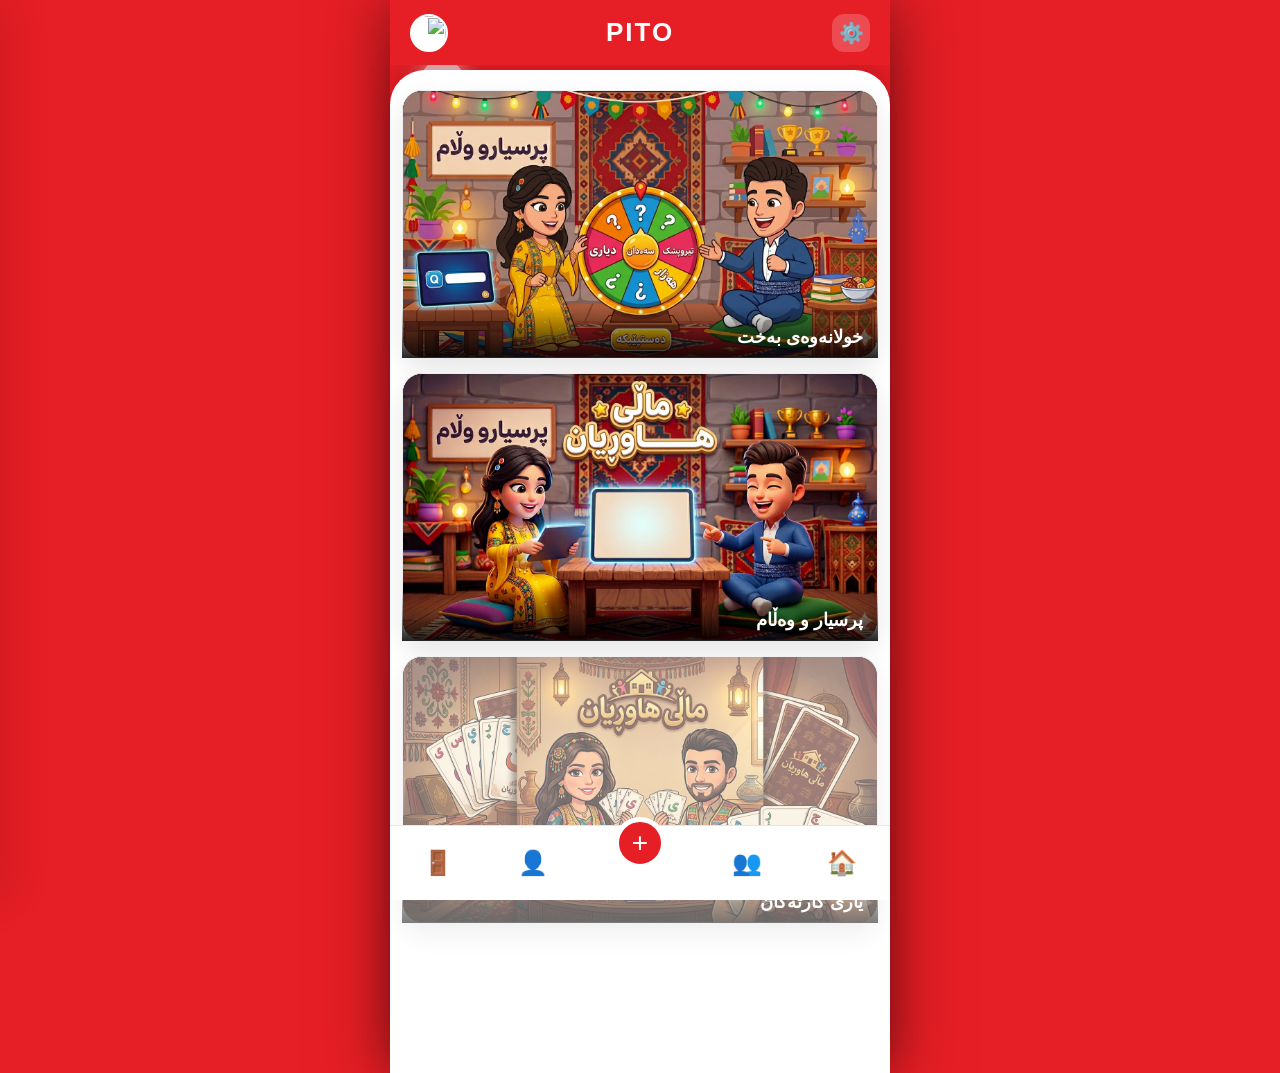
==== commit 70771c09: "Update index.html" ====
--- a/index.html
+++ b/index.html
@@ -3,91 +3,100 @@
 <head>
     <meta charset="UTF-8">
     <meta name="viewport" content="width=device-width, initial-scale=1.0, user-scalable=no">
-    <title>ماڵی هاوڕیان</title>
+    <title>ماڵی هاوڕێیان - Ultimate Edition</title>
+    <!-- Firebase SDK -->
     <script src="https://www.gstatic.com/firebasejs/8.10.1/firebase-app.js"></script>
     <script src="https://www.gstatic.com/firebasejs/8.10.1/firebase-database.js"></script>
-    <style>
-        :root { --pito-red: #e61e25; --pito-light: #f2f2f7; --text-dark: #1c1c1e; }
-        * { margin: 0; padding: 0; box-sizing: border-box; font-family: 'Segoe UI', sans-serif; -webkit-tap-highlight-color: transparent; }
-        body { background-color: var(--pito-red); overflow-x: hidden; direction: rtl; display: flex; justify-content: center; min-height: 100vh; }
-<!DOCTYPE html>
-<html lang="ku">
-<head>
-    <meta charset="UTF-8">
-    <meta name="viewport" content="width=device-width, initial-scale=1.0, user-scalable=no">
-    <title>باڵی هاوڕێیان - Home Pro</title>
-    <script src="https://www.gstatic.com/firebasejs/8.10.1/firebase-app.js"></script>
-    <script src="https://www.gstatic.com/firebasejs/8.10.1/firebase-database.js"></script>
+
     <style>
         :root { --pito-red: #e61e25; --pito-light: #f2f2f7; --text-dark: #1c1c1e; --led-blue: #00d2ff; }
         * { margin: 0; padding: 0; box-sizing: border-box; font-family: 'Segoe UI', sans-serif; -webkit-tap-highlight-color: transparent; }
-        body { background-color: var(--pito-red); overflow-x: hidden; direction: rtl; display: flex; justify-content: center; min-height: 100vh; }
+        body { background-color: var(--pito-red); overflow-x: hidden; direction: rtl; display: flex; justify-content: center; }
+
         .app-wrapper { width: 100%; max-width: 500px; background-color: var(--pito-red); min-height: 100vh; position: relative; display: flex; flex-direction: column; box-shadow: 0 0 60px rgba(0,0,0,0.5); }
         .stars-container { position: absolute; top: 0; left: 0; width: 100%; height: 100%; z-index: 1; pointer-events: none; }
         .star { position: absolute; background: white; border-radius: 50%; animation: twinkle var(--duration) infinite; }
         .moon { position: absolute; top: 60px; left: 30px; width: 45px; height: 45px; background: #f1f5f9; border-radius: 50%; box-shadow: 0 0 20px #f1f5f9; z-index: 1; opacity: 0.7; }
         @keyframes twinkle { 0%, 100% { opacity: 0.3; } 50% { opacity: 1; } }
+
         .header { display: flex; justify-content: space-between; align-items: center; padding: 10px 20px; height: 65px; color: white; position: sticky; top: 0; z-index: 1000; background: var(--pito-red); }
         .header-btn { background: rgba(255,255,255,0.2); border: none; color: white; width: 38px; height: 38px; border-radius: 12px; cursor: pointer; display: flex; align-items: center; justify-content: center; font-size: 20px; }
         .logo-text { font-size: 26px; font-weight: 900; letter-spacing: 2px; }
         .user-av-top { width: 38px; height: 38px; border-radius: 50%; border: 2px solid white; cursor: pointer; background: #fff; }
+
         .main-sheet { background-color: white; border-radius: 35px 35px 0 0; flex: 1; padding: 20px 12px 150px 12px; margin-top: 5px; position: relative; z-index: 10; box-shadow: 0 -10px 30px rgba(0,0,0,0.15); }
+        
         .game-list { display: flex; flex-direction: column; gap: 15px; width: 100%; }
-        .game-card { display: flex; flex-direction: column; text-decoration: none; position: relative; transition: 0.3s; }
+        .game-card { display: flex; flex-direction: column; text-decoration: none; position: relative; }
         .poster-box { width: 100%; aspect-ratio: 16/9; background: #222; border-radius: 20px; overflow: hidden; box-shadow: 0 10px 25px rgba(0,0,0,0.1); border: 1px solid #eee; }
         .poster-box img { width: 100%; height: 100%; object-fit: cover; }
         .poster-overlay { position: absolute; bottom: 0; left: 0; width: 100%; background: linear-gradient(to top, rgba(0,0,0,0.85) 0%, transparent 100%); padding: 20px 15px 10px 15px; text-align: right; }
         .game-name-label { color: white; font-weight: 900; font-size: 18px; }
-        #teamLobbyView { display: none; flex-direction: column; align-items: center; padding-top: 20px; }
-        .lobby-display { display: grid; grid-template-columns: repeat(4, 1fr); gap: 10px; margin-bottom: 40px; width: 100%; }
-        .player-spot { display: flex; flex-direction: column; align-items: center; }
-        .lobby-av { width: 70px; height: 70px; border-radius: 50%; border: 3px solid var(--pito-red); background: white; box-shadow: 0 8px 15px rgba(0,0,0,0.1); }
-        .spot-empty { border: 2px dashed #ccc !important; background: #eee !important; box-shadow: none !important; }
+
+        #teamLobbyBar { position: fixed; bottom: 85px; left: 50%; transform: translateX(-50%); width: calc(100% - 24px); max-width: 476px; background: #111; border-radius: 20px; padding: 15px; z-index: 1100; border: 2px solid var(--pito-red); display: none; box-shadow: 0 10px 40px rgba(0,0,0,0.6); }
+        .team-members { display: flex; justify-content: center; gap: 12px; margin-bottom: 12px; }
+        .team-av { width: 45px; height: 45px; border-radius: 50%; border: 2px solid var(--pito-red); }
+        .spot-empty { border: 2px dashed #444 !important; background: #222 !important; }
         .lobby-name { background: black; color: white; padding: 2px 8px; border-radius: 50px; font-size: 9px; margin-top: 10px; font-weight: bold; width: 70px; overflow: hidden; text-overflow: ellipsis; white-space: nowrap; text-align: center; }
+
         .start-btn-large { background: var(--pito-red); color: white; border: none; width: 220px; padding: 15px; border-radius: 15px; font-weight: 900; font-size: 22px; cursor: pointer; }
+
+        .bottom-nav { position: fixed; bottom: 0; left: 50%; transform: translateX(-50%); width: 100%; max-width: 500px; height: 75px; background: white; border-top: 1px solid #e5e5ea; display: flex; justify-content: space-around; align-items: center; z-index: 1200; }
+        .nav-link { font-size: 24px; color: #c7c7cc; cursor: pointer; }
+        .nav-center { background: var(--pito-red); width: 52px; height: 52px; border-radius: 50%; display: flex; align-items: center; justify-content: center; color: white; font-size: 28px; margin-top: -40px; border: 5px solid white; }
+
+        .modal { position: fixed; top: 0; left: 0; width: 100%; height: 100%; background: rgba(0,0,0,0.85); z-index: 3000; display: none; justify-content: center; align-items: center; backdrop-filter: blur(8px); }
+        .modal-content { background: white; width: 92%; max-width: 380px; padding: 25px; border-radius: 30px; position: relative; }
+        .close-x { position: absolute; top: 15px; left: 15px; font-size: 25px; cursor: pointer; color: #bbb; }
+        
         #friendsSidebar { position: fixed; top: 0; left: 0; width: 290px; height: 100%; background: white; z-index: 4000; transform: translateX(-100%); transition: 0.4s ease; padding: 25px; box-shadow: 10px 0 40px rgba(0,0,0,0.1); overflow-y: auto; }
         #friendsSidebar.open { transform: translateX(0); }
         .friend-row { display: flex; align-items: center; justify-content: space-between; padding: 12px 0; border-bottom: 1px solid #f2f2f7; color: #333; }
         .f-av-sm { width: 35px; height: 35px; border-radius: 50%; border: 1px solid var(--led-blue); margin-left: 8px; }
         .status-dot { width: 8px; height: 8px; border-radius: 50%; display: inline-block; margin-right: 5px; background: #999; }
         .online { background: #10b981; box-shadow: 0 0 5px #10b981; }
-        .bottom-nav { position: fixed; bottom: 0; left: 50%; transform: translateX(-50%); width: 100%; max-width: 500px; height: 75px; background: white; border-top: 1px solid #e5e5ea; display: flex; justify-content: space-around; align-items: center; z-index: 1200; }
-        .nav-center { background: var(--pito-red); width: 52px; height: 52px; border-radius: 50%; display: flex; align-items: center; justify-content: center; color: white; font-size: 28px; margin-top: -40px; border: 5px solid white; }
-        .modal { position: fixed; top: 0; left: 0; width: 100%; height: 100%; background: rgba(0,0,0,0.85); z-index: 3000; display: none; justify-content: center; align-items: center; backdrop-filter: blur(8px); }
-        .modal-content { background: white; width: 92%; max-width: 380px; padding: 25px; border-radius: 30px; position: relative; }
-        #notification { position: fixed; top: 20px; left: 20px; right: 20px; background: #1a1a1a; color: white; padding: 15px; border-radius: 20px; z-index: 5000; display: none; border: 1px solid var(--pito-red); }
+
+        .btn-red-sm { background: var(--pito-red); color: white; border: none; padding: 6px 12px; border-radius: 10px; font-weight: bold; cursor: pointer; font-size: 11px; }
+        .btn-green-sm { background: #10b981; color: white; border: none; padding: 6px 12px; border-radius: 10px; font-weight: bold; cursor: pointer; font-size: 11px; }
+        .avatar-opt { width: 55px; height: 55px; border-radius: 50%; cursor: pointer; border: 2px solid transparent; }
+        .avatar-opt.selected { border-color: var(--pito-red); }
     </style>
 </head>
 <body id="mainBody" onclick="startAudio()">
+
     <div class="app-wrapper">
         <div class="stars-container" id="starsCont"></div>
         <div class="moon"></div>
+
         <div class="header">
             <button class="header-btn" onclick="openM('settingsModal')">⚙️</button>
-            <div class="logo-text">ماڵی هاوڕیان</div>
+            <div class="logo-text">PITO</div>
             <img id="topAvatar" src="" class="user-av-top" onclick="openM('profileModal')">
         </div>
+
         <div class="main-sheet">
             <div id="normalView">
                 <div class="game-list">
-                    <a href="game1-online.html" class="game-card"><div class="poster-box"><img src="img2.png"><div class="poster-overlay"><div class="game-name-label">خولانەوەی بەخت</div></div></div></a>
-                    <a href="game2.html" class="game-card"><div class="poster-box"><img src="img1.png"><div class="poster-overlay"><div class="game-name-label">پرسیار و وەڵام</div></div></div></a>
-                    <a href="#" class="game-card" style="opacity: 0.6;"><div class="poster-box"><img src="img3.png"><div class="poster-overlay"><div class="game-name-label">یاری کارتەکان</div></div></div></a>
+                    <a href="game1-online.html" class="game-card">
+                        <div class="poster-box"><img src="img2.png"><div class="poster-overlay"><div class="game-name-label">خولانەوەی بەخت</div></div></div>
+                    </a>
+                    <a href="game2.html" class="game-card">
+                        <div class="poster-box"><img src="img1.png"><div class="poster-overlay"><div class="game-name-label">پرسیار و وەڵام</div></div></div>
+                    </a>
+                    <a href="#" class="game-card" style="opacity: 0.6;">
+                        <div class="poster-box"><img src="img3.png"><div class="poster-overlay"><div class="game-name-label">یاری کارتەکان</div></div></div>
+                    </a>
                 </div>
             </div>
-            <div id="teamLobbyView">
-                <div class="lobby-display">
-                    <div class="player-spot"><img id="l-av1" src="" class="lobby-av"><div class="lobby-name" id="l-n1">تۆ</div></div>
-                    <div class="player-spot"><img id="l-av2" src="" class="lobby-av spot-empty"><div class="lobby-name" id="l-n2">خاڵی</div></div>
-                    <div class="player-spot"><img id="l-av3" src="" class="lobby-av spot-empty"><div class="lobby-name" id="l-n3">خاڵی</div></div>
-                    <div class="player-spot"><img id="l-av4" src="" class="lobby-av spot-empty"><div class="lobby-name" id="l-n4">خاڵی</div></div>
-                </div>
-                <div id="teamGameLabel" style="text-align:center; color:#e61e25; font-weight:bold; margin-bottom:15px; font-size:14px;">یارییەک هەڵبژێرە</div>
-                <button class="header-btn" style="background:black; width:180px; margin-bottom:20px; font-size:14px;" onclick="openM('mapModal')">گۆڕینی ماپ 🗺️</button>
-                <button id="realStartBtn" class="start-btn-large" onclick="startGameNow()">START 🚀</button>
-                <button style="background:none; color:#666; border:none; text-decoration:underline; font-size:12px; cursor:pointer; margin-top:20px;" onclick="leaveTeam()">تێکشاندنی تیم</button>
+
+            <div id="teamLobbyBar">
+                <div class="team-members" id="lobbyAvatars"></div>
+                <div id="teamStatusLabel" style="text-align:center; color:#888; font-size:12px; margin-bottom:10px; font-weight:bold;">یارییەک هەڵبژێرە</div>
+                <button id="realStartBtn" class="btn-start-large" onclick="startGameNow()">START 🚀</button>
+                <p onclick="leaveTeam()" style="color:#666; font-size:11px; text-align:center; margin-top:10px; cursor:pointer; text-decoration: underline;">تێکشاندنی تیم</p>
             </div>
         </div>
+
         <div class="bottom-nav">
             <div class="nav-link" style="color:var(--pito-red)" onclick="location.reload()">🏠</div>
             <div class="nav-link" onclick="toggleSidebar()">👥</div>
@@ -96,30 +105,43 @@
             <div class="nav-link" onclick="logout()">🚪</div>
         </div>
     </div>
+
     <!-- Modals -->
-    <div id="friendsSidebar"><button onclick="toggleSidebar()" class="header-btn" style="width:100%; padding:10px; margin-bottom:20px; background:black; color:white;">داخستن ✕</button><div style="display:flex; gap:5px; margin-bottom:15px;"><input type="text" id="searchInput" placeholder="ناوی هاوڕێ..." style="flex:1; padding:12px; border-radius:12px; border:1px solid #eee; outline:none;"><button onclick="searchUser()" style="background:black; color:white; border:none; padding:10px 15px; border-radius:12px;">🔍</button></div><div id="requestsArea" style="display:none; margin-bottom: 20px; background: #f9f9f9; padding: 10px; border-radius: 15px;"><p style="font-size: 11px; font-weight: bold; color: var(--pito-red); margin-bottom: 10px;">داواکارییەکان:</p><div id="requestsList"></div></div><p style="font-size: 11px; font-weight: bold; color: #444; margin-bottom: 10px;">هاوڕێکانت:</p><div id="friendsList"></div></div>
-    <div id="settingsModal" class="modal"><div class="modal-content"><span onclick="closeM('settingsModal')" style="cursor:pointer;font-size:25px;">✕</span><h3>ڕێکخستن</h3><button id="msBtn" onclick="tglMus()" style="width:100%; padding:15px; margin-top:20px; border-radius:15px; border:none; background:#eee; font-weight:bold;">میوزیک: پێکراوە</button></div></div>
-    <div id="profileModal" class="modal"><div class="modal-content"><span onclick="closeM('profileModal')" style="cursor:pointer;font-size:25px;">✕</span><h3 style="text-align:center;">پڕۆفایل: <span id="midName"></span></h3><div id="avGrid" style="display:grid; grid-template-columns:repeat(4,1fr); gap:8px; margin-top:20px;"></div></div></div>
-    <div id="mapModal" class="modal"><div class="modal-content"><span onclick="closeM('mapModal')" style="cursor:pointer;font-size:25px;">✕</span><h3 style="text-align:center;">Maps</h3><div style="display:grid; grid-template-columns:1fr 1fr; gap:10px; margin-top:20px;"><div onclick="selectGame(1, 'خولانەوەی بەخت')" style="padding:15px; background:#f2f2f7; border-radius:15px; cursor:pointer; text-align:center;">🎰 بەخت</div><div onclick="selectGame(2, 'پێشبڕکێی زیرەکی')" style="padding:15px; background:#f2f2f7; border-radius:15px; cursor:pointer; text-align:center;">🧠 زیرەکی</div></div></div></div>
-    <div id="notification" style="position:fixed; top:20px; left:20px; right:20px; background:#111; color:#fff; padding:15px; border-radius:20px; z-index:5000; display:none; border:1px solid var(--pito-red);"><div id="notifText"></div><button id="notifAccept" style="background:#10b981; color:white; border:none; padding:12px; border-radius:12px; width:100%; margin-top:10px; font-weight:bold;">Accept</button></div>
+    <div id="settingsModal" class="modal"><div class="modal-content"><span class="close-x" onclick="closeM('settingsModal')">✕</span><h3 style="text-align:center;">ڕێکخستن</h3><button id="msBtn" onclick="tglMus()" style="width:100%; padding:15px; margin-top:20px; border-radius:15px; border:none; background:#eee; font-weight:bold;">میوزیک: پێکراوە</button></div></div>
+    <div id="profileModal" class="modal"><div class="modal-content"><span class="close-x" onclick="closeM('profileModal')">✕</span><h3 style="text-align:center; margin-bottom:20px;">پڕۆفایل</h3><div id="avGrid" style="display:grid; grid-template-columns:repeat(4,1fr); gap:8px;"></div><button onclick="logout()" style="width:100%; padding:15px; background:#fff1f2; border:none; border-radius:15px; margin-top:20px; color:red; font-weight:bold;">دەرچوون 🚪</button></div></div>
+    <div id="mapModal" class="modal"><div class="modal-content"><span class="close-x" onclick="closeM('mapModal')">✕</span><h3 style="text-align:center; margin-bottom:20px;">Maps</h3><div style="display:grid; grid-template-columns:1fr 1fr; gap:10px; margin-top:20px;"><div onclick="selectGame(1, 'خولانەوەی بەخت')" style="padding:15px; background:#f2f2f7; border-radius:15px; cursor:pointer; text-align:center;">🎰 بەخت</div><div onclick="selectGame(2, 'پرسیار و وەڵام')" style="padding:15px; background:#f2f2f7; border-radius:15px; cursor:pointer; text-align:center;">🧠 زیرەکی</div></div></div></div>
+    <div id="friendsSidebar"><button onclick="toggleSidebar()" style="width:100%; padding:12px; background:#f0f0f0; border:none; border-radius:12px; margin-bottom:20px;">داخستن ✕</button><div style="display:flex; gap:5px;"><input type="text" id="searchInput" placeholder="ناوی هاوڕێ..." style="flex:1; padding:12px; border-radius:12px; border:1px solid #eee; outline:none;"><button onclick="searchUser()" style="background:black; color:white; border:none; padding:10px; border-radius:12px;">🔍</button></div><div id="searchResult"></div><div id="friendsList" style="margin-top:20px;"></div><div id="requestsArea" style="display:none; margin-top: 15px; background: #f9f9f9; padding: 10px; border-radius: 15px;"><p style="font-size: 11px; font-weight: bold; color: var(--pito-red); margin-bottom: 10px;">داواکارییەکان:</p><div id="requestsList"></div></div></div>
+    <div id="notification" style="position:fixed; top:20px; left:20px; right:20px; background:#111; color:#fff; padding:15px; border-radius:20px; z-index:5000; display:none; border:1px solid var(--pito-red);"><div id="notifText"></div><button id="notifAccept" style="background:#10b981; color:white; border:none; padding:12px; border-radius:12px; width:100%; margin-top:10px; font-weight:bold;">قبوڵکردن</button></div>
 
     <script>
         const firebaseConfig = { apiKey: "AIzaSyAVUxyWwAuY_ZnwjFC9WZp1NVp1l815a4c", authDomain: "yari-online.firebaseapp.com", databaseURL: "https://yari-online-default-rtdb.firebaseio.com", projectId: "yari-online", storageBucket: "yari-online.firebasestorage.app", messagingSenderId: "503368361126", appId: "1:503368361126:web:09028d371b17372e320067" };
         if (!firebase.apps.length) firebase.initializeApp(firebaseConfig);
         const db = firebase.database();
         let curU = localStorage.getItem('currentUser'), curA = localStorage.getItem('userAvatar') || "https://api.dicebear.com/7.x/avataaars/svg?seed=Lucky";
-        let aStarted = false, currentTeamID = null;
+        const bgMusic = new Audio('https://www.soundhelix.com/examples/mp3/SoundHelix-Song-8.mp3');
+        bgMusic.loop = true; let aStarted = false; let currentTeamID = null;
+
         if(!curU) window.location.href = 'login.html';
+
         function openM(id) { document.getElementById(id).style.display = 'flex'; }
         function closeM(id) { document.getElementById(id).style.display = 'none'; }
         function toggleSidebar() { document.getElementById('friendsSidebar').classList.toggle('open'); }
         function logout() { localStorage.removeItem('currentUser'); window.location.href='login.html'; }
         function startAudio() { if(!aStarted) { aStarted = true; } }
         function tglMus() { let m = localStorage.getItem('music') === 'off' ? 'on' : 'off'; localStorage.setItem('music', m); document.getElementById('msBtn').innerText = m === 'on' ? 'میوزیک: پێکراوە' : 'میوزیک: کوژاوەتەوە'; }
-        async function searchUser() { const n = document.getElementById('searchInput').value.trim(); if(!n || n===curU) return; db.ref('users').orderByChild('name').equalTo(n).once('value', s => { const res = document.getElementById('searchResult'); if(s.exists()){ const u = Object.values(s.val())[0]; const st = u.status === 'online' ? 'online' : 'offline'; res.innerHTML = `<div class="friend-row"><div><img src="${u.avatar}" class="f-av-sm">${u.name} <span class="status-dot ${st}"></span></div><button onclick="sendReq('${u.name}','${u.avatar}')" class="btn-red-sm">Add</button></div>`; } else res.innerHTML = "<small>نەدۆزرایەوە!</small>"; }); }
+
+        async function searchUser() {
+            const n = document.getElementById('searchInput').value.trim();
+            if(!n || n===curU) return;
+            db.ref('users').orderByChild('name').equalTo(n).once('value', s => {
+                const res = document.getElementById('searchResult');
+                if(s.exists()){ const u = Object.values(s.val())[0]; res.innerHTML = `<div class="friend-row"><div><img src="${u.avatar}" class="f-av-sm">${u.name}</div><button onclick="sendReq('${u.name}')" class="btn-red-sm">Add</button></div>`; }
+                else res.innerHTML = "<small>نەدۆزرایەوە!</small>";
+            });
+        }
         async function sendReq(t) { await db.ref(`requests/${t}/${curU}`).set({from:curU, avatar:curA}); alert("نێردرا!"); }
         async function acceptReq(id, av) { await db.ref(`friends/${curU}/${id}`).set({ avatar: av }); await db.ref(`friends/${id}/${curU}`).set({ avatar: curA }); await db.ref(`requests/${curU}/${id}`).remove(); }
-        async function inviteToTeam(tid) { const teamID = "team_"+curU; currentTeamID = teamID; await db.ref('teams/'+teamID).set({ p1:curU, p1Av:curA, p2:"", p3:"", p4:"", status:'lobby', selectedGame: 0 }); await db.ref('teamInvites/'+tid).set({ from:curU, teamID: teamID }); }
+        async function inviteToTeam(tid) { const teamID = currentTeamID || "team_"+curU; currentTeamID = teamID; await db.ref('teams/'+teamID).set({ p1:curU, p1Av:curA, p2:"", p3:"", p4:"", status:'lobby', selectedGame: 0 }); await db.ref('teamInvites/'+tid).set({ from:curU, teamID: teamID }); }
         async function acceptTeam(d) {
             const teamRef = db.ref('teams/'+d.teamID); const teamSnap = await teamRef.get();
             if(teamSnap.exists()){ const team = teamSnap.val(); let slot = team.p2===""?"p2":(team.p3===""?"p3":(team.p4===""?"p4":"")); if(slot){ let up={}; up[slot]=curU; up[slot+"Av"]=curA; await teamRef.update(up); } }
@@ -128,9 +150,10 @@
         async function selectGame(id, name) { if(currentTeamID) { await db.ref('teams/'+currentTeamID).update({ selectedGame: id, gameName: name }); closeM('mapModal'); } }
         async function startGameNow() { if(currentTeamID) { const rID = Math.random().toString(36).substring(2, 7).toUpperCase(); await db.ref('teams/'+currentTeamID).update({ status: 'gaming', roomID: rID }); } }
         async function leaveTeam() { if(currentTeamID) { const teamRef = db.ref('teams/'+currentTeamID); const snap = await teamRef.get(); const t = snap.val(); if(t && t.p1 === curU) await teamRef.remove(); else if(t) { let slot = t.p2===curU?"p2":(t.p3===curU?"p3":"p4"); let up={}; up[slot]=""; up[slot+"Av"]=""; await teamRef.update(up); } } location.reload(); }
+
         function init() {
-            document.getElementById('topAvatar').src = curA; document.getElementById('midName').innerText = curU; document.getElementById('l-av1').src = curA;
-            const userRef = db.ref('users/'+curU); db.ref(".info/connected").on("value", s => { if(s.val()) { userRef.onDisconnect().update({status:'offline'}); userRef.update({name:curU, avatar:curA, status:'online'}); } });
+            document.getElementById('topAvatar').src = curA; document.getElementById('midAvatar').src = curA; document.getElementById('l-av1').src = curA;
+            const userRef = db.ref('users/'+curU); userRef.update({name:curU, avatar:curA, status:'online'}); userRef.onDisconnect().update({status:'offline'});
             db.ref('requests/'+curU).on('value', snap => { const d = snap.val(); const list = document.getElementById('requestsList'); if(d) { document.getElementById('requestsArea').style.display='block'; list.innerHTML = ""; for(let id in d) list.innerHTML += `<div class="friend-item"><span>${id}</span><button onclick="acceptReq('${id}','${d[id].avatar}')" class="btn-green-sm">✅</button></div>`; } else document.getElementById('requestsArea').style.display='none'; });
             db.ref('friends/'+curU).on('value', snap => { const f = snap.val(); const list = document.getElementById('friendsList'); list.innerHTML = ""; if(f) for(let id in f) { db.ref('users/'+id).once('value', us => { const u = us.val(); const st = u.status === 'online' ? 'online' : 'offline'; list.innerHTML += `<div class="friend-row"><div><img src="${u.avatar}" class="f-av-sm">${id} <span class="status-dot ${st}"></span></div><button onclick="inviteToTeam('${id}')" class="btn-red-sm">Invite</button></div>`; }); } });
             db.ref('teamInvites/'+curU).on('value', s => { const d = s.val(); if(d) { document.getElementById('notification').style.display='block'; document.getElementById('notifText').innerHTML = `🎮 <b>${d.from}</b> بانگی کردیت!`; document.getElementById('notifAccept').onclick = () => acceptTeam(d); } });
@@ -148,222 +171,7 @@
                 if (!inT) { document.getElementById('normalView').style.display = 'block'; document.getElementById('teamLobbyView').style.display = 'none'; }
             });
             const g = document.getElementById('avGrid'); g.innerHTML = "";
-            for(let i=1; i<=8; i++) { let u = `https://api.dicebear.com/7.x/avataaars/svg?seed=P${i+333}`; let im = document.createElement('img'); im.src=u; im.className='avatar-opt'; im.style.width="100%"; im.onclick=()=>{ localStorage.setItem('userAvatar',u); location.reload(); }; g.appendChild(im); }
-        }
-        init();
-        for(let i=0; i<80; i++) { const s = document.createElement('div'); s.className = 'star'; let sz = Math.random() * 3 + 1; s.style.width = sz + 'px'; s.style.height = sz + 'px'; s.style.left = Math.random() * 100 + '%'; s.style.top = Math.random() * 100 + '%'; s.style.setProperty('--duration', (Math.random() * 3 + 1.5) + 's'); document.getElementById('starsCont').appendChild(s); }
-    </script>
-</body>
-</html>ackground-color: var(--pito-red); min-height: 100vh; position: relative; display: flex; flex-direction: column; box-shadow: 0 0 60px rgba(0,0,0,0.5); }
-        .stars-container { position: absolute; top: 0; left: 0; width: 100%; height: 100%; z-index: 1; pointer-events: none; }
-        .star { position: absolute; background: white; border-radius: 50%; animation: twinkle var(--duration) infinite; }
-        .moon { position: absolute; top: 60px; left: 30px; width: 45px; height: 45px; background: #f1f5f9; border-radius: 50%; box-shadow: 0 0 20px #f1f5f9; z-index: 1; opacity: 0.7; }
-        @keyframes twinkle { 0%, 100% { opacity: 0.3; } 50% { opacity: 1; } }
-
-        .header { display: flex; justify-content: space-between; align-items: center; padding: 10px 20px; height: 65px; color: white; position: sticky; top: 0; z-index: 1000; background: var(--pito-red); }
-        .header-btn { background: rgba(255,255,255,0.2); border: none; color: white; width: 38px; height: 38px; border-radius: 12px; cursor: pointer; display: flex; align-items: center; justify-content: center; font-size: 20px; }
-        .logo-text { font-size: 26px; font-weight: 900; letter-spacing: 2px; }
-        .user-av-top { width: 38px; height: 38px; border-radius: 50%; border: 2px solid white; cursor: pointer; background: #fff; }
-
-        .main-sheet { background-color: white; border-radius: 35px 35px 0 0; flex: 1; padding: 20px 12px 150px 12px; margin-top: 5px; position: relative; z-index: 10; box-shadow: 0 -10px 30px rgba(0,0,0,0.15); }
-        .game-list { display: flex; flex-direction: column; gap: 15px; width: 100%; }
-        .game-card { display: flex; flex-direction: column; text-decoration: none; position: relative; }
-        .poster-box { width: 100%; aspect-ratio: 16/9; background: #222; border-radius: 20px; overflow: hidden; box-shadow: 0 10px 25px rgba(0,0,0,0.1); border: 1px solid #eee; }
-        .poster-box img { width: 100%; height: 100%; object-fit: cover; }
-        .poster-overlay { position: absolute; bottom: 0; left: 0; width: 100%; background: linear-gradient(to top, rgba(0,0,0,0.85) 0%, transparent 100%); padding: 20px 15px 10px 15px; text-align: right; }
-        .game-name-label { color: white; font-weight: 900; font-size: 18px; }
-
-        /* 👥 4 Player Lobby UI */
-        #teamLobbyView { display: none; flex-direction: column; align-items: center; padding-top: 20px; }
-        .lobby-display { display: grid; grid-template-columns: repeat(4, 1fr); gap: 10px; margin-bottom: 40px; width: 100%; }
-        .player-spot { display: flex; flex-direction: column; align-items: center; }
-        .lobby-av { width: 70px; height: 70px; border-radius: 50%; border: 3px solid var(--pito-red); background: white; box-shadow: 0 8px 15px rgba(0,0,0,0.1); }
-        .spot-empty { border: 2px dashed #ccc !important; background: #eee !important; box-shadow: none !important; }
-        .lobby-name { background: black; color: white; padding: 2px 8px; border-radius: 50px; font-size: 9px; margin-top: 10px; font-weight: bold; width: 70px; overflow: hidden; text-overflow: ellipsis; white-space: nowrap; text-align: center; }
-
-        .start-btn-large { background: var(--pito-red); color: white; border: none; width: 220px; padding: 15px; border-radius: 15px; font-weight: 900; font-size: 22px; cursor: pointer; }
-
-        .bottom-nav { position: fixed; bottom: 0; left: 50%; transform: translateX(-50%); width: 100%; max-width: 500px; height: 75px; background: white; border-top: 1px solid #e5e5ea; display: flex; justify-content: space-around; align-items: center; z-index: 1200; }
-        .nav-center { background: var(--pito-red); width: 52px; height: 52px; border-radius: 50%; display: flex; align-items: center; justify-content: center; color: white; font-size: 28px; margin-top: -40px; border: 5px solid white; }
-
-        #friendsSidebar { position: fixed; top: 0; left: 0; width: 290px; height: 100%; background: white; z-index: 4000; transform: translateX(-100%); transition: 0.4s ease; padding: 25px; box-shadow: 10px 0 40px rgba(0,0,0,0.1); overflow-y: auto; }
-        #friendsSidebar.open { transform: translateX(0); }
-        .friend-row { display: flex; align-items: center; justify-content: space-between; padding: 12px 0; border-bottom: 1px solid #f2f2f7; color: #333; }
-        .f-av-sm { width: 35px; height: 35px; border-radius: 50%; border: 1px solid var(--led-blue); margin-left: 8px; }
-        
-        .btn-red-sm { background: var(--pito-red); color: white; border: none; padding: 6px 12px; border-radius: 10px; font-weight: bold; cursor: pointer; font-size: 11px; }
-        .status-dot { width: 8px; height: 8px; border-radius: 50%; display: inline-block; margin-right: 5px; background: #999; }
-        .online { background: #10b981; box-shadow: 0 0 5px #10b981; }
-
-        .modal { position: fixed; top: 0; left: 0; width: 100%; height: 100%; background: rgba(0,0,0,0.85); z-index: 3000; display: none; justify-content: center; align-items: center; backdrop-filter: blur(8px); }
-        .modal-content { background: white; width: 92%; max-width: 380px; padding: 25px; border-radius: 30px; position: relative; }
-        #notification { position: fixed; top: 20px; left: 20px; right: 20px; background: #1a1a1a; color: white; padding: 15px; border-radius: 20px; z-index: 5000; display: none; border: 1px solid var(--pito-red); }
-    </style>
-</head>
-<body id="mainBody" onclick="startAudio()">
-
-    <div class="app-wrapper">
-        <div class="stars-container" id="starsCont"></div>
-        <div class="moon"></div>
-
-        <div class="header">
-            <button class="header-btn" onclick="openM('settingsModal')">⚙️</button>
-            <div class="logo-text">ماڵی هاوڕیان</div>
-            <img id="topAvatar" src="" class="user-av-top" onclick="openM('profileModal')">
-        </div>
-
-        <div class="main-sheet">
-            <!-- Normal Mode -->
-            <div id="normalView">
-                <div class="game-list">
-                    <a href="game1-online.html" class="game-card">
-                        <div class="poster-box"><img src="img2.png"><div class="poster-overlay"><div class="game-name-label">خولانەوەی بەخت</div></div></div>
-                    </a>
-                    <a href="game2.html" class="game-card">
-                        <div class="poster-box"><img src="img1.png"><div class="poster-overlay"><div class="game-name-label">پرسیار و وەڵام</div></div></div>
-                    </a>
-                    <a href="#" class="game-card" style="opacity: 0.6;">
-                        <div class="poster-box"><img src="img3.png"><div class="poster-overlay"><div class="game-name-label">یاری کارتەکان</div></div></div>
-                    </a>
-                </div>
-            </div>
-
-            <!-- 👥 Team Lobby Mode (4 Slots) -->
-            <div id="teamLobbyView">
-                <div class="lobby-display">
-                    <div class="player-spot"><img id="l-av1" src="" class="lobby-av"><div class="lobby-name" id="l-n1">تۆ</div></div>
-                    <div class="player-spot"><img id="l-av2" src="" class="lobby-av spot-empty"><div class="lobby-name" id="l-n2">خاڵی</div></div>
-                    <div class="player-spot"><img id="l-av3" src="" class="lobby-av spot-empty"><div class="lobby-name" id="l-n3">خاڵی</div></div>
-                    <div class="player-spot"><img id="l-av4" src="" class="lobby-av spot-empty"><div class="lobby-name" id="l-n4">خاڵی</div></div>
-                </div>
-                <div id="teamGameLabel" style="text-align:center; color:#e61e25; font-weight:bold; margin-bottom:15px; font-size:14px;">یارییەک هەڵبژێرە</div>
-                <button class="header-btn" style="background:black; width:180px; margin-bottom:20px; font-size:14px;" onclick="openM('mapModal')">گۆڕینی ماپ 🗺️</button>
-                <button id="realStartBtn" class="start-btn-large" onclick="startGameNow()">START 🚀</button>
-                <button style="background:none; color:#666; border:none; text-decoration:underline; font-size:12px; cursor:pointer; margin-top:15px;" onclick="leaveTeam()">تێکشاندنی تیم</button>
-            </div>
-        </div>
-
-        <div class="bottom-nav">
-            <div class="nav-link" style="color:var(--pito-red)" onclick="location.reload()">🏠</div>
-            <div class="nav-link" onclick="toggleSidebar()">👥</div>
-            <div class="nav-center" onclick="openM('mapModal')">+</div>
-            <div class="nav-link" onclick="openM('profileModal')">👤</div>
-            <div class="nav-link" onclick="logout()">🚪</div>
-        </div>
-    </div>
-
-    <!-- Modals -->
-    <div id="friendsSidebar">
-        <button onclick="toggleSidebar()" class="header-btn" style="width:100%; padding:10px; margin-bottom:20px; background:black; color:white;">داخستن ✕</button>
-        <div style="display:flex; gap:5px; margin-bottom:15px;"><input type="text" id="searchInput" placeholder="ناوی وردی هاوڕێ..." style="flex:1; padding:12px; border-radius:12px; border:1px solid #eee; outline:none;"><button onclick="searchUser()" style="background:black; color:white; border:none; padding:10px 15px; border-radius:12px;">🔍</button></div>
-        <div id="requestsArea" style="display:none; margin-bottom: 20px; background: #f9f9f9; padding: 10px; border-radius: 15px;"><p style="font-size: 11px; font-weight: bold; color: var(--pito-red); margin-bottom: 10px;">داواکارییەکان:</p><div id="requestsList"></div></div>
-        <p style="font-size: 11px; font-weight: bold; color: #444; margin-bottom: 10px;">هاوڕێکانت:</p>
-        <div id="friendsList"></div>
-    </div>
-
-    <div id="settingsModal" class="modal"><div class="modal-content"><span onclick="closeM('settingsModal')" style="cursor:pointer;font-size:25px;">✕</span><h3>ڕێکخستن</h3><button id="msBtn" onclick="tglMus()" style="width:100%; padding:15px; margin-top:20px; border-radius:15px; border:none; background:#eee; font-weight:bold;">میوزیک: پێکراوە</button></div></div>
-    <div id="profileModal" class="modal"><div class="modal-content"><span onclick="closeM('profileModal')" style="cursor:pointer;font-size:25px;">✕</span><h3 style="text-align:center;">پڕۆفایل: <span id="midName"></span></h3><div id="avGrid" style="display:grid; grid-template-columns:repeat(4,1fr); gap:8px; margin-top:20px;"></div></div></div>
-    <div id="mapModal" class="modal"><div class="modal-content"><span onclick="closeM('mapModal')" style="cursor:pointer;font-size:25px;">✕</span><h3 style="text-align:center;">Maps</h3><div style="display:grid; grid-template-columns:1fr 1fr; gap:10px; margin-top:20px;"><div onclick="selectGame(1, 'خولانەوەی بەخت')" style="padding:15px; background:#f2f2f7; border-radius:15px; cursor:pointer; text-align:center;">🎰 بەخت</div><div onclick="selectGame(2, 'پێشبڕکێی زیرەکی')" style="padding:15px; background:#f2f2f7; border-radius:15px; cursor:pointer; text-align:center;">🧠 زیرەکی</div></div></div></div>
-    <div id="notification" style="position:fixed; top:20px; left:20px; right:20px; background:#111; color:#fff; padding:15px; border-radius:20px; z-index:5000; display:none; border:1px solid var(--pito-red);"><div id="notifText"></div><button id="notifAccept" style="background:#10b981; color:white; border:none; padding:12px; border-radius:12px; width:100%; margin-top:10px; font-weight:bold;">قبوڵکردن</button></div>
-
-    <script>
-        const firebaseConfig = { apiKey: "AIzaSyAVUxyWwAuY_ZnwjFC9WZp1NVp1l815a4c", authDomain: "yari-online.firebaseapp.com", databaseURL: "https://yari-online-default-rtdb.firebaseio.com", projectId: "yari-online", storageBucket: "yari-online.firebasestorage.app", messagingSenderId: "503368361126", appId: "1:503368361126:web:09028d371b17372e320067" };
-        if (!firebase.apps.length) firebase.initializeApp(firebaseConfig);
-        const db = firebase.database();
-        let curU = localStorage.getItem('currentUser'), curA = localStorage.getItem('userAvatar') || "https://api.dicebear.com/7.x/avataaars/svg?seed=Lucky";
-        let aStarted = false, currentTeamID = null;
-
-        if(!curU) window.location.href = 'login.html';
-
-        function openM(id) { document.getElementById(id).style.display = 'flex'; }
-        function closeM(id) { document.getElementById(id).style.display = 'none'; }
-        function toggleSidebar() { document.getElementById('friendsSidebar').classList.toggle('open'); }
-        function logout() { localStorage.removeItem('currentUser'); window.location.href='login.html'; }
-        function startAudio() { if(!aStarted) aStarted = true; }
-        function tglMus() { let m = localStorage.getItem('music') === 'off' ? 'on' : 'off'; localStorage.setItem('music', m); document.getElementById('msBtn').innerText = m === 'on' ? 'میوزیک: پێکراوە' : 'میوزیک: کوژاوەتەوە'; }
-
-        async function searchUser() {
-            const n = document.getElementById('searchInput').value.trim();
-            if(!n || n===curU) return;
-            db.ref('users').orderByChild('name').equalTo(n).once('value', s => {
-                const res = document.getElementById('searchResult');
-                if(s.exists()){ const u = Object.values(s.val())[0]; res.innerHTML = `<div class="friend-row"><div><img src="${u.avatar}" class="f-av-sm">${u.name}</div><button onclick="sendReq('${u.name}')" class="btn-red-sm">Add</button></div>`; }
-                else res.innerHTML = "<small>نەدۆزرایەوە!</small>";
-            });
-        }
-
-        async function sendReq(t) { await db.ref(`requests/${t}/${curU}`).set({from:curU, avatar:curA}); }
-        async function acceptReq(id, av) { await db.ref(`friends/${curU}/${id}`).set({ avatar: av }); await db.ref(`friends/${id}/${curU}`).set({ avatar: curA }); await db.ref(`requests/${curU}/${id}`).remove(); }
-
-        // --- Improved Invitation Logic (No Alert) ---
-        async function inviteToTeam(tid) { 
-            const teamID = currentTeamID || "team_"+curU; currentTeamID = teamID;
-            const teamSnap = await db.ref('teams/'+teamID).get();
-            if(!teamSnap.exists()) await db.ref('teams/'+teamID).set({ p1:curU, p1Av:curA, p2:"", p3:"", p4:"", status:'lobby', selectedGame: 0 });
-            await db.ref('teamInvites/'+tid).set({ from:curU, teamID: teamID });
-        }
-
-        async function acceptTeam(d) {
-            const teamRef = db.ref('teams/'+d.teamID);
-            const teamSnap = await teamRef.get();
-            if(teamSnap.exists()){
-                const team = teamSnap.val();
-                let slot = "";
-                if(team.p2==="") slot="p2"; else if(team.p3==="") slot="p3"; else if(team.p4==="") slot="p4";
-                if(slot){ let up={}; up[slot]=curU; up[slot+"Av"]=curA; await teamRef.update(up); }
-            }
-            await db.ref('teamInvites/'+curU).remove();
-            document.getElementById('notification').style.display='none';
-        }
-
-        async function selectGame(id, name) { if(currentTeamID) { await db.ref('teams/'+currentTeamID).update({ selectedGame: id, gameName: name }); closeM('mapModal'); } }
-        async function startGameNow() { if(currentTeamID) { const rID = Math.random().toString(36).substring(2, 7).toUpperCase(); await db.ref('teams/'+currentTeamID).update({ status: 'gaming', roomID: rID }); } }
-        async function leaveTeam() { if(currentTeamID) { const teamRef = db.ref('teams/'+currentTeamID); const snap = await teamRef.get(); const t = snap.val(); if(t.p1 === curU) await teamRef.remove(); else { let slot = t.p2===curU?"p2":(t.p3===curU?"p3":"p4"); let up={}; up[slot]=""; up[slot+"Av"]=""; await teamRef.update(up); } } location.reload(); }
-
-        function init() {
-            document.getElementById('topAvatar').src = curA; document.getElementById('midName').innerText = curU; document.getElementById('l-av1').src = curA;
-            const userRef = db.ref('users/'+curU);
-            userRef.update({name:curU, avatar:curA, status:'online'}); userRef.onDisconnect().update({status:'offline'});
-
-            db.ref('requests/'+curU).on('value', snap => {
-                const d = snap.val(); const list = document.getElementById('requestsList');
-                if(d) { document.getElementById('requestsArea').style.display='block'; list.innerHTML = ""; for(let id in d) list.innerHTML += `<div class="friend-item"><span>${id}</span><button onclick="acceptReq('${id}','${d[id].avatar}')" class="btn-green-sm">✅</button></div>`; }
-                else document.getElementById('requestsArea').style.display='none';
-            });
-
-            db.ref('friends/'+curU).on('value', snap => {
-                const f = snap.val(); const list = document.getElementById('friendsList'); list.innerHTML = "";
-                if(f) for(let id in f) {
-                    db.ref('users/'+id).once('value', us => {
-                        const u = us.val(); const st = u.status === 'online' ? 'online' : '';
-                        list.innerHTML += `<div class="friend-row"><div><img src="${u.avatar}" class="f-av-sm">${id} <span class="status-dot ${st}"></span></div><button onclick="inviteToTeam('${id}')" class="btn-red-sm">Invite</button></div>`;
-                    });
-                }
-            });
-
-            db.ref('teamInvites/'+curU).on('value', s => { const d = s.val(); if(d) { document.getElementById('notification').style.display='block'; document.getElementById('notifText').innerHTML = `🎮 <b>${d.from}</b> بانگی کردیت!`; document.getElementById('notifAccept').onclick = () => acceptTeam(d); } });
-            
-            db.ref('teams').on('value', s => {
-                const teams = s.val(); let inT = false;
-                for (let id in teams) {
-                    const t = teams[id];
-                    if (t.p1 === curU || t.p2 === curU || t.p3 === curU || t.p4 === curU) {
-                        inT = true; currentTeamID = id; document.getElementById('normalView').style.display = 'none'; document.getElementById('teamLobbyView').style.display = 'flex';
-                        for(let i=1; i<=4; i++){
-                            const av = t["p"+i+"Av"]; const name = t["p"+i];
-                            document.getElementById('l-av'+i).src = av || "https://api.dicebear.com/7.x/avataaars/svg?seed=empty";
-                            document.getElementById('l-av'+i).classList.toggle('spot-empty', !name);
-                            document.getElementById('l-n'+i ? 'l-n'+i : 'none').innerText = name || "خاڵی"; // Safe check
-                        }
-                        if (t.p1 === curU && t.selectedGame > 0) document.getElementById('realStartBtn').style.display = 'block';
-                        if (t.status === 'gaming') window.location.href = `${t.selectedGame===1?'game1-online.html':'game2.html'}?join=${t.roomID}&teamID=${id}`;
-                    }
-                }
-                if (!inT) { document.getElementById('normalView').style.display = 'block'; document.getElementById('teamLobbyView').style.display = 'none'; }
-            });
-
-            const g = document.getElementById('avGrid'); g.innerHTML = "";
-            for(let i=1; i<=8; i++) { let u = `https://api.dicebear.com/7.x/avataaars/svg?seed=Avatar${i+500}`; let im = document.createElement('img'); im.src=u; im.className='avatar-opt'; im.style.width="100%"; im.onclick=()=>{ localStorage.setItem('userAvatar',u); location.reload(); }; g.appendChild(im); }
+            for(let i=1; i<=8; i++) { let u = `https://api.dicebear.com/7.x/avataaars/svg?seed=P${i+200}`; let im = document.createElement('img'); im.src=u; im.className='avatar-opt'; im.style.width="100%"; im.onclick=()=>{ localStorage.setItem('userAvatar',u); location.reload(); }; g.appendChild(im); }
         }
         init();
         for(let i=0; i<80; i++) { const s = document.createElement('div'); s.className = 'star'; let sz = Math.random() * 3 + 1; s.style.width = sz + 'px'; s.style.height = sz + 'px'; s.style.left = Math.random() * 100 + '%'; s.style.top = Math.random() * 100 + '%'; s.style.setProperty('--duration', (Math.random() * 3 + 1.5) + 's'); document.getElementById('starsCont').appendChild(s); }
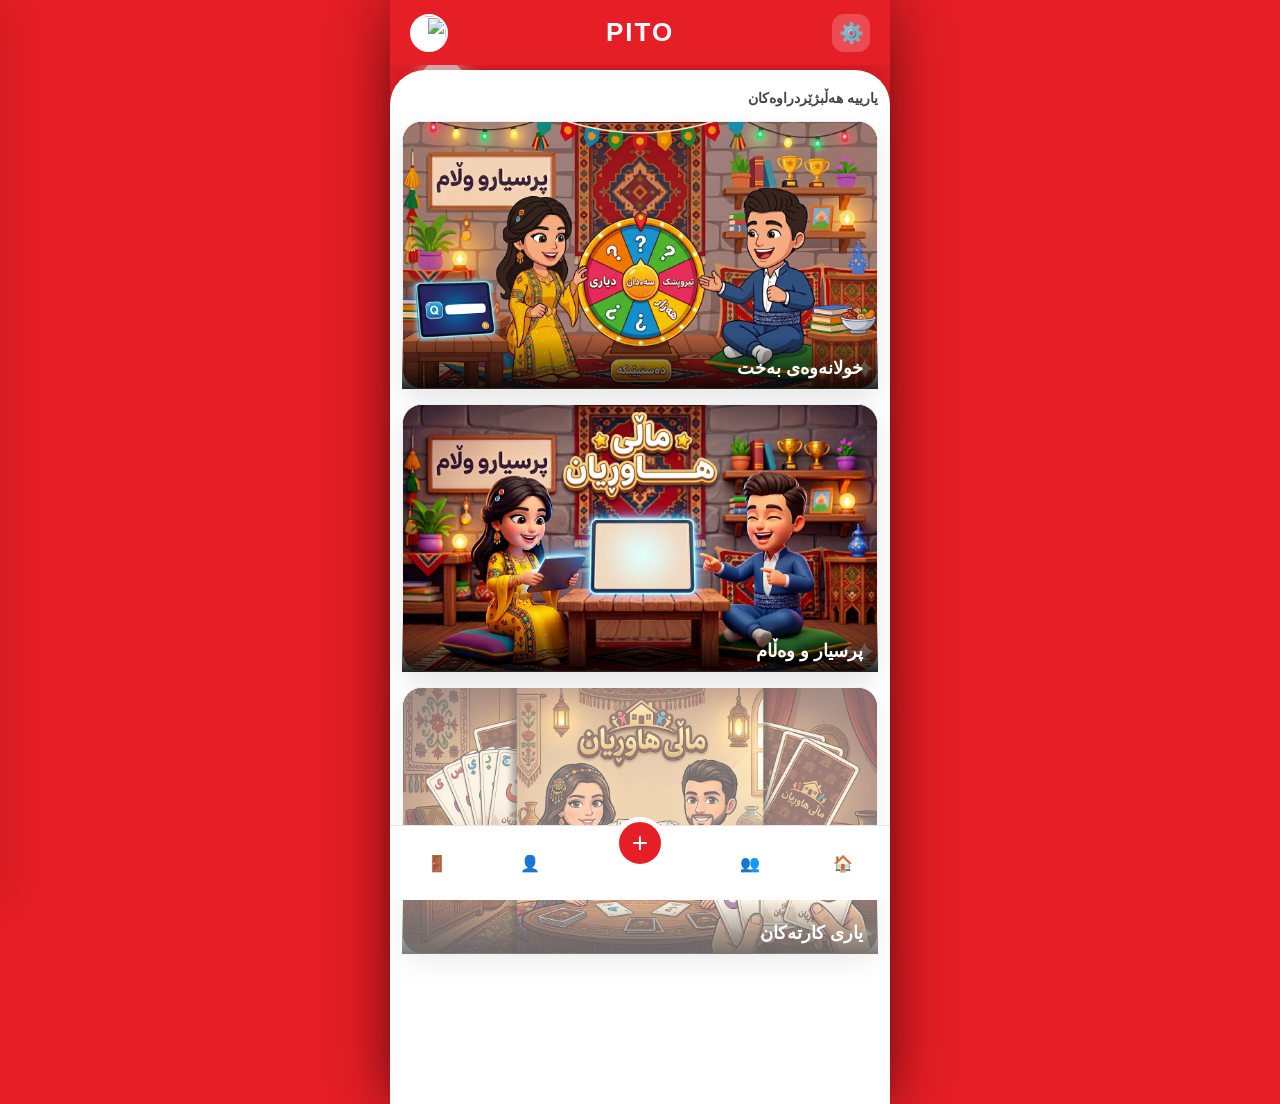
==== commit 070bc1d2: "Update index.html" ====
--- a/index.html
+++ b/index.html
@@ -3,15 +3,13 @@
 <head>
     <meta charset="UTF-8">
     <meta name="viewport" content="width=device-width, initial-scale=1.0, user-scalable=no">
-    <title>ماڵی هاوڕێیان - Ultimate Edition</title>
-    <!-- Firebase SDK -->
+    <title>باڵی هاوڕێیان - Global Edition</title>
     <script src="https://www.gstatic.com/firebasejs/8.10.1/firebase-app.js"></script>
     <script src="https://www.gstatic.com/firebasejs/8.10.1/firebase-database.js"></script>
-
     <style>
         :root { --pito-red: #e61e25; --pito-light: #f2f2f7; --text-dark: #1c1c1e; --led-blue: #00d2ff; }
         * { margin: 0; padding: 0; box-sizing: border-box; font-family: 'Segoe UI', sans-serif; -webkit-tap-highlight-color: transparent; }
-        body { background-color: var(--pito-red); overflow-x: hidden; direction: rtl; display: flex; justify-content: center; }
+        body { background-color: var(--pito-red); overflow-x: hidden; direction: rtl; display: flex; justify-content: center; min-height: 100vh; }
 
         .app-wrapper { width: 100%; max-width: 500px; background-color: var(--pito-red); min-height: 100vh; position: relative; display: flex; flex-direction: column; box-shadow: 0 0 60px rgba(0,0,0,0.5); }
         .stars-container { position: absolute; top: 0; left: 0; width: 100%; height: 100%; z-index: 1; pointer-events: none; }
@@ -25,6 +23,7 @@
         .user-av-top { width: 38px; height: 38px; border-radius: 50%; border: 2px solid white; cursor: pointer; background: #fff; }
 
         .main-sheet { background-color: white; border-radius: 35px 35px 0 0; flex: 1; padding: 20px 12px 150px 12px; margin-top: 5px; position: relative; z-index: 10; box-shadow: 0 -10px 30px rgba(0,0,0,0.15); }
+        .section-title { font-weight: 800; font-size: 14px; margin-bottom: 15px; color: #444; text-align: right; }
         
         .game-list { display: flex; flex-direction: column; gap: 15px; width: 100%; }
         .game-card { display: flex; flex-direction: column; text-decoration: none; position: relative; }
@@ -33,32 +32,33 @@
         .poster-overlay { position: absolute; bottom: 0; left: 0; width: 100%; background: linear-gradient(to top, rgba(0,0,0,0.85) 0%, transparent 100%); padding: 20px 15px 10px 15px; text-align: right; }
         .game-name-label { color: white; font-weight: 900; font-size: 18px; }
 
-        #teamLobbyBar { position: fixed; bottom: 85px; left: 50%; transform: translateX(-50%); width: calc(100% - 24px); max-width: 476px; background: #111; border-radius: 20px; padding: 15px; z-index: 1100; border: 2px solid var(--pito-red); display: none; box-shadow: 0 10px 40px rgba(0,0,0,0.6); }
-        .team-members { display: flex; justify-content: center; gap: 12px; margin-bottom: 12px; }
-        .team-av { width: 45px; height: 45px; border-radius: 50%; border: 2px solid var(--pito-red); }
-        .spot-empty { border: 2px dashed #444 !important; background: #222 !important; }
+        #teamLobbyView { display: none; flex-direction: column; align-items: center; padding-top: 20px; }
+        .lobby-display { display: grid; grid-template-columns: repeat(4, 1fr); gap: 10px; margin-bottom: 40px; width: 100%; }
+        .player-spot { display: flex; flex-direction: column; align-items: center; }
+        .lobby-av { width: 75px; height: 75px; border-radius: 50%; border: 3px solid var(--pito-red); background: white; box-shadow: 0 8px 15px rgba(0,0,0,0.1); }
+        .spot-empty { border: 2px dashed #ccc !important; background: #eee !important; }
         .lobby-name { background: black; color: white; padding: 2px 8px; border-radius: 50px; font-size: 9px; margin-top: 10px; font-weight: bold; width: 70px; overflow: hidden; text-overflow: ellipsis; white-space: nowrap; text-align: center; }
 
         .start-btn-large { background: var(--pito-red); color: white; border: none; width: 220px; padding: 15px; border-radius: 15px; font-weight: 900; font-size: 22px; cursor: pointer; }
 
+        #friendsSidebar { position: fixed; top: 0; left: 0; width: 300px; height: 100%; background: white; z-index: 4000; transform: translateX(-100%); transition: 0.4s ease; padding: 25px; box-shadow: 10px 0 40px rgba(0,0,0,0.1); overflow-y: auto; }
+        #friendsSidebar.open { transform: translateX(0); }
+        .friend-row { display: flex; align-items: center; justify-content: space-between; padding: 12px 0; border-bottom: 1px solid #f2f2f7; color: #333; }
+        .f-av-sm { width: 40px; height: 40px; border-radius: 50%; border: 1px solid var(--led-blue); margin-left: 8px; }
+        
+        .status-dot { width: 10px; height: 10px; border-radius: 50%; display: inline-block; margin-right: 5px; background: #999; }
+        .online { background: #10b981; box-shadow: 0 0 5px #10b981; }
+        
+        .btn-red-sm { background: var(--pito-red); color: white; border: none; padding: 8px 15px; border-radius: 10px; font-weight: bold; cursor: pointer; font-size: 11px; }
+        .btn-green-sm { background: #10b981; color: white; border: none; padding: 8px 15px; border-radius: 10px; font-weight: bold; cursor: pointer; font-size: 11px; }
+
         .bottom-nav { position: fixed; bottom: 0; left: 50%; transform: translateX(-50%); width: 100%; max-width: 500px; height: 75px; background: white; border-top: 1px solid #e5e5ea; display: flex; justify-content: space-around; align-items: center; z-index: 1200; }
-        .nav-link { font-size: 24px; color: #c7c7cc; cursor: pointer; }
         .nav-center { background: var(--pito-red); width: 52px; height: 52px; border-radius: 50%; display: flex; align-items: center; justify-content: center; color: white; font-size: 28px; margin-top: -40px; border: 5px solid white; }
 
         .modal { position: fixed; top: 0; left: 0; width: 100%; height: 100%; background: rgba(0,0,0,0.85); z-index: 3000; display: none; justify-content: center; align-items: center; backdrop-filter: blur(8px); }
         .modal-content { background: white; width: 92%; max-width: 380px; padding: 25px; border-radius: 30px; position: relative; }
-        .close-x { position: absolute; top: 15px; left: 15px; font-size: 25px; cursor: pointer; color: #bbb; }
-        
-        #friendsSidebar { position: fixed; top: 0; left: 0; width: 290px; height: 100%; background: white; z-index: 4000; transform: translateX(-100%); transition: 0.4s ease; padding: 25px; box-shadow: 10px 0 40px rgba(0,0,0,0.1); overflow-y: auto; }
-        #friendsSidebar.open { transform: translateX(0); }
-        .friend-row { display: flex; align-items: center; justify-content: space-between; padding: 12px 0; border-bottom: 1px solid #f2f2f7; color: #333; }
-        .f-av-sm { width: 35px; height: 35px; border-radius: 50%; border: 1px solid var(--led-blue); margin-left: 8px; }
-        .status-dot { width: 8px; height: 8px; border-radius: 50%; display: inline-block; margin-right: 5px; background: #999; }
-        .online { background: #10b981; box-shadow: 0 0 5px #10b981; }
-
-        .btn-red-sm { background: var(--pito-red); color: white; border: none; padding: 6px 12px; border-radius: 10px; font-weight: bold; cursor: pointer; font-size: 11px; }
-        .btn-green-sm { background: #10b981; color: white; border: none; padding: 6px 12px; border-radius: 10px; font-weight: bold; cursor: pointer; font-size: 11px; }
-        .avatar-opt { width: 55px; height: 55px; border-radius: 50%; cursor: pointer; border: 2px solid transparent; }
+        #notification { position: fixed; top: 20px; left: 20px; right: 20px; background: #1a1a1a; color: white; padding: 15px; border-radius: 20px; z-index: 5000; display: none; border: 1px solid var(--pito-red); }
+        .avatar-opt { width: 55px; height: 55px; border-radius: 50%; cursor: pointer; border: 2px solid transparent; margin-bottom: 5px; }
         .avatar-opt.selected { border-color: var(--pito-red); }
     </style>
 </head>
@@ -76,6 +76,7 @@
 
         <div class="main-sheet">
             <div id="normalView">
+                <p class="section-title">یارییە هەڵبژێردراوەکان</p>
                 <div class="game-list">
                     <a href="game1-online.html" class="game-card">
                         <div class="poster-box"><img src="img2.png"><div class="poster-overlay"><div class="game-name-label">خولانەوەی بەخت</div></div></div>
@@ -89,11 +90,17 @@
                 </div>
             </div>
 
-            <div id="teamLobbyBar">
-                <div class="team-members" id="lobbyAvatars"></div>
-                <div id="teamStatusLabel" style="text-align:center; color:#888; font-size:12px; margin-bottom:10px; font-weight:bold;">یارییەک هەڵبژێرە</div>
-                <button id="realStartBtn" class="btn-start-large" onclick="startGameNow()">START 🚀</button>
-                <p onclick="leaveTeam()" style="color:#666; font-size:11px; text-align:center; margin-top:10px; cursor:pointer; text-decoration: underline;">تێکشاندنی تیم</p>
+            <div id="teamLobbyView">
+                <div class="lobby-display">
+                    <div class="player-spot"><img id="l-av1" src="" class="lobby-av"><div class="lobby-name" id="l-n1">تۆ</div></div>
+                    <div class="player-spot"><img id="l-av2" src="" class="lobby-av spot-empty"><div class="lobby-name" id="l-n2">خاڵی</div></div>
+                    <div class="player-spot"><img id="l-av3" src="" class="lobby-av spot-empty"><div class="lobby-name" id="l-n3">خاڵی</div></div>
+                    <div class="player-spot"><img id="l-av4" src="" class="lobby-av spot-empty"><div class="lobby-name" id="l-n4">خاڵی</div></div>
+                </div>
+                <div id="teamGameLabel" style="text-align:center; color:#e61e25; font-weight:bold; margin-bottom:15px; font-size:14px;">یارییەک هەڵبژێرە</div>
+                <button class="header-btn" style="background:black; width:180px; margin: 0 auto 20px auto; font-size:14px;" onclick="openM('mapModal')">گۆڕینی ماپ 🗺️</button>
+                <button id="realStartBtn" class="start-btn-large" onclick="startGameNow()">START 🚀</button>
+                <button style="background:none; color:#666; border:none; text-decoration:underline; font-size:12px; cursor:pointer; margin:20px auto; display:block;" onclick="leaveTeam()">تێکشاندنی تیم</button>
             </div>
         </div>
 
@@ -106,20 +113,31 @@
         </div>
     </div>
 
+    <!-- Notification -->
+    <div id="notification">
+        <div id="notifText"></div>
+        <button id="notifAccept" style="background:#10b981; color:white; border:none; padding:12px; border-radius:12px; width:100%; margin-top:10px; font-weight:bold;">Accept</button>
+    </div>
+
     <!-- Modals -->
-    <div id="settingsModal" class="modal"><div class="modal-content"><span class="close-x" onclick="closeM('settingsModal')">✕</span><h3 style="text-align:center;">ڕێکخستن</h3><button id="msBtn" onclick="tglMus()" style="width:100%; padding:15px; margin-top:20px; border-radius:15px; border:none; background:#eee; font-weight:bold;">میوزیک: پێکراوە</button></div></div>
-    <div id="profileModal" class="modal"><div class="modal-content"><span class="close-x" onclick="closeM('profileModal')">✕</span><h3 style="text-align:center; margin-bottom:20px;">پڕۆفایل</h3><div id="avGrid" style="display:grid; grid-template-columns:repeat(4,1fr); gap:8px;"></div><button onclick="logout()" style="width:100%; padding:15px; background:#fff1f2; border:none; border-radius:15px; margin-top:20px; color:red; font-weight:bold;">دەرچوون 🚪</button></div></div>
-    <div id="mapModal" class="modal"><div class="modal-content"><span class="close-x" onclick="closeM('mapModal')">✕</span><h3 style="text-align:center; margin-bottom:20px;">Maps</h3><div style="display:grid; grid-template-columns:1fr 1fr; gap:10px; margin-top:20px;"><div onclick="selectGame(1, 'خولانەوەی بەخت')" style="padding:15px; background:#f2f2f7; border-radius:15px; cursor:pointer; text-align:center;">🎰 بەخت</div><div onclick="selectGame(2, 'پرسیار و وەڵام')" style="padding:15px; background:#f2f2f7; border-radius:15px; cursor:pointer; text-align:center;">🧠 زیرەکی</div></div></div></div>
-    <div id="friendsSidebar"><button onclick="toggleSidebar()" style="width:100%; padding:12px; background:#f0f0f0; border:none; border-radius:12px; margin-bottom:20px;">داخستن ✕</button><div style="display:flex; gap:5px;"><input type="text" id="searchInput" placeholder="ناوی هاوڕێ..." style="flex:1; padding:12px; border-radius:12px; border:1px solid #eee; outline:none;"><button onclick="searchUser()" style="background:black; color:white; border:none; padding:10px; border-radius:12px;">🔍</button></div><div id="searchResult"></div><div id="friendsList" style="margin-top:20px;"></div><div id="requestsArea" style="display:none; margin-top: 15px; background: #f9f9f9; padding: 10px; border-radius: 15px;"><p style="font-size: 11px; font-weight: bold; color: var(--pito-red); margin-bottom: 10px;">داواکارییەکان:</p><div id="requestsList"></div></div></div>
-    <div id="notification" style="position:fixed; top:20px; left:20px; right:20px; background:#111; color:#fff; padding:15px; border-radius:20px; z-index:5000; display:none; border:1px solid var(--pito-red);"><div id="notifText"></div><button id="notifAccept" style="background:#10b981; color:white; border:none; padding:12px; border-radius:12px; width:100%; margin-top:10px; font-weight:bold;">قبوڵکردن</button></div>
+    <div id="friendsSidebar">
+        <button onclick="toggleSidebar()" class="start-btn-large" style="width:100%; padding:10px; margin-bottom:20px; background:black;">داخستن ✕</button>
+        <div style="display:flex; gap:5px; margin-bottom:15px;"><input type="text" id="searchInput" placeholder="ناوی وردی هاوڕێ..." style="flex:1; padding:12px; border-radius:12px; border:1px solid #eee; outline:none;"><button onclick="searchUser()" style="background:black; color:white; border:none; padding:10px 15px; border-radius:12px;">🔍</button></div>
+        <div id="requestsArea" style="display:none; margin-bottom: 20px; background: #f9f9f9; padding: 10px; border-radius: 15px;"><p style="font-size: 11px; font-weight: bold; color: var(--pito-red); margin-bottom: 10px;">داواکارییەکان:</p><div id="requestsList"></div></div>
+        <p style="font-size: 11px; font-weight: bold; color: #444; margin-bottom: 10px;">هاوڕێکانت:</p>
+        <div id="friendsList"></div>
+    </div>
+
+    <div id="settingsModal" class="modal"><div class="modal-content"><span onclick="closeM('settingsModal')" style="cursor:pointer;font-size:25px;">✕</span><h3 style="text-align:center;">ڕێکخستن</h3><button id="msBtn" onclick="tglMus()" style="width:100%; padding:15px; margin-top:20px; border-radius:15px; border:none; background:#eee; font-weight:bold;">میوزیک: پێکراوە</button></div></div>
+    <div id="profileModal" class="modal"><div class="modal-content"><span onclick="closeM('profileModal')" style="cursor:pointer;font-size:25px;">✕</span><h3 style="text-align:center;">پڕۆفایل: <span id="midName"></span></h3><div id="avGrid" style="display:grid; grid-template-columns:repeat(4,1fr); gap:8px; margin-top:20px;"></div></div></div>
+    <div id="mapModal" class="modal"><div class="modal-content"><span onclick="closeM('mapModal')" style="cursor:pointer;font-size:25px;">✕</span><h3 style="text-align:center;">Maps</h3><div style="display:grid; grid-template-columns:1fr; gap:10px; margin-top:20px;"><div onclick="selectGame(1, 'خولانەوەی بەخت')" style="padding:15px; background:#f2f2f7; border-radius:15px; cursor:pointer; text-align:center;">🎰 بەخت</div><div onclick="selectGame(2, 'پرسیار و وەڵام')" style="padding:15px; background:#f2f2f7; border-radius:15px; cursor:pointer; text-align:center;">🧠 زیرەکی</div></div></div></div>
 
     <script>
         const firebaseConfig = { apiKey: "AIzaSyAVUxyWwAuY_ZnwjFC9WZp1NVp1l815a4c", authDomain: "yari-online.firebaseapp.com", databaseURL: "https://yari-online-default-rtdb.firebaseio.com", projectId: "yari-online", storageBucket: "yari-online.firebasestorage.app", messagingSenderId: "503368361126", appId: "1:503368361126:web:09028d371b17372e320067" };
         if (!firebase.apps.length) firebase.initializeApp(firebaseConfig);
         const db = firebase.database();
         let curU = localStorage.getItem('currentUser'), curA = localStorage.getItem('userAvatar') || "https://api.dicebear.com/7.x/avataaars/svg?seed=Lucky";
-        const bgMusic = new Audio('https://www.soundhelix.com/examples/mp3/SoundHelix-Song-8.mp3');
-        bgMusic.loop = true; let aStarted = false; let currentTeamID = null;
+        let aStarted = false, currentTeamID = null;
 
         if(!curU) window.location.href = 'login.html';
 
@@ -127,7 +145,7 @@
         function closeM(id) { document.getElementById(id).style.display = 'none'; }
         function toggleSidebar() { document.getElementById('friendsSidebar').classList.toggle('open'); }
         function logout() { localStorage.removeItem('currentUser'); window.location.href='login.html'; }
-        function startAudio() { if(!aStarted) { aStarted = true; } }
+        function startAudio() { if(!aStarted) aStarted = true; }
         function tglMus() { let m = localStorage.getItem('music') === 'off' ? 'on' : 'off'; localStorage.setItem('music', m); document.getElementById('msBtn').innerText = m === 'on' ? 'میوزیک: پێکراوە' : 'میوزیک: کوژاوەتەوە'; }
 
         async function searchUser() {
@@ -135,43 +153,80 @@
             if(!n || n===curU) return;
             db.ref('users').orderByChild('name').equalTo(n).once('value', s => {
                 const res = document.getElementById('searchResult');
-                if(s.exists()){ const u = Object.values(s.val())[0]; res.innerHTML = `<div class="friend-row"><div><img src="${u.avatar}" class="f-av-sm">${u.name}</div><button onclick="sendReq('${u.name}')" class="btn-red-sm">Add</button></div>`; }
+                if(s.exists()){ const u = Object.values(s.val())[0]; res.innerHTML = `<div class="friend-row"><div><img src="${u.avatar}" class="f-av-sm">${u.name}</div><button onclick="sendReq('${u.name}','${u.avatar}')" class="btn-red-sm">Add</button></div>`; }
                 else res.innerHTML = "<small>نەدۆزرایەوە!</small>";
             });
         }
-        async function sendReq(t) { await db.ref(`requests/${t}/${curU}`).set({from:curU, avatar:curA}); alert("نێردرا!"); }
+        async function sendReq(t, av) { await db.ref(`requests/${t}/${curU}`).set({from:curU, avatar:curA}); alert("نێردرا!"); }
         async function acceptReq(id, av) { await db.ref(`friends/${curU}/${id}`).set({ avatar: av }); await db.ref(`friends/${id}/${curU}`).set({ avatar: curA }); await db.ref(`requests/${curU}/${id}`).remove(); }
-        async function inviteToTeam(tid) { const teamID = currentTeamID || "team_"+curU; currentTeamID = teamID; await db.ref('teams/'+teamID).set({ p1:curU, p1Av:curA, p2:"", p3:"", p4:"", status:'lobby', selectedGame: 0 }); await db.ref('teamInvites/'+tid).set({ from:curU, teamID: teamID }); }
+        async function inviteToTeam(tid) { 
+            const teamID = currentTeamID || "team_"+curU; currentTeamID = teamID;
+            const teamSnap = await db.ref('teams/'+teamID).get();
+            if(!teamSnap.exists()) await db.ref('teams/'+teamID).set({ p1:curU, p1Av:curA, p2:"", p3:"", p4:"", status:'lobby', selectedGame: 0 });
+            await db.ref('teamInvites/'+tid).set({ from:curU, teamID: teamID });
+        }
         async function acceptTeam(d) {
-            const teamRef = db.ref('teams/'+d.teamID); const teamSnap = await teamRef.get();
-            if(teamSnap.exists()){ const team = teamSnap.val(); let slot = team.p2===""?"p2":(team.p3===""?"p3":(team.p4===""?"p4":"")); if(slot){ let up={}; up[slot]=curU; up[slot+"Av"]=curA; await teamRef.update(up); } }
-            await db.ref('teamInvites/'+curU).remove(); document.getElementById('notification').style.display='none';
+            const teamRef = db.ref('teams/'+d.teamID);
+            const teamSnap = await teamRef.get();
+            if(teamSnap.exists()){
+                const team = teamSnap.val();
+                let slot = team.p2===""?"p2":(team.p3===""?"p3":(team.p4===""?"p4":""));
+                if(slot){ let up={}; up[slot]=curU; up[slot+"Av"]=curA; await teamRef.update(up); }
+            }
+            await db.ref('teamInvites/'+curU).remove();
+            document.getElementById('notification').style.display='none';
         }
         async function selectGame(id, name) { if(currentTeamID) { await db.ref('teams/'+currentTeamID).update({ selectedGame: id, gameName: name }); closeM('mapModal'); } }
         async function startGameNow() { if(currentTeamID) { const rID = Math.random().toString(36).substring(2, 7).toUpperCase(); await db.ref('teams/'+currentTeamID).update({ status: 'gaming', roomID: rID }); } }
         async function leaveTeam() { if(currentTeamID) { const teamRef = db.ref('teams/'+currentTeamID); const snap = await teamRef.get(); const t = snap.val(); if(t && t.p1 === curU) await teamRef.remove(); else if(t) { let slot = t.p2===curU?"p2":(t.p3===curU?"p3":"p4"); let up={}; up[slot]=""; up[slot+"Av"]=""; await teamRef.update(up); } } location.reload(); }
 
         function init() {
-            document.getElementById('topAvatar').src = curA; document.getElementById('midAvatar').src = curA; document.getElementById('l-av1').src = curA;
+            document.getElementById('topAvatar').src = curA; document.getElementById('midName').innerText = curU; document.getElementById('l-av1').src = curA;
             const userRef = db.ref('users/'+curU); userRef.update({name:curU, avatar:curA, status:'online'}); userRef.onDisconnect().update({status:'offline'});
-            db.ref('requests/'+curU).on('value', snap => { const d = snap.val(); const list = document.getElementById('requestsList'); if(d) { document.getElementById('requestsArea').style.display='block'; list.innerHTML = ""; for(let id in d) list.innerHTML += `<div class="friend-item"><span>${id}</span><button onclick="acceptReq('${id}','${d[id].avatar}')" class="btn-green-sm">✅</button></div>`; } else document.getElementById('requestsArea').style.display='none'; });
-            db.ref('friends/'+curU).on('value', snap => { const f = snap.val(); const list = document.getElementById('friendsList'); list.innerHTML = ""; if(f) for(let id in f) { db.ref('users/'+id).once('value', us => { const u = us.val(); const st = u.status === 'online' ? 'online' : 'offline'; list.innerHTML += `<div class="friend-row"><div><img src="${u.avatar}" class="f-av-sm">${id} <span class="status-dot ${st}"></span></div><button onclick="inviteToTeam('${id}')" class="btn-red-sm">Invite</button></div>`; }); } });
+
+            db.ref('requests/'+curU).on('value', snap => {
+                const d = snap.val(); const list = document.getElementById('requestsList');
+                if(d) { document.getElementById('requestsArea').style.display='block'; list.innerHTML = ""; for(let id in d) list.innerHTML += `<div class="friend-item"><span>${id}</span><button onclick="acceptReq('${id}','${d[id].avatar}')" class="btn-green-sm">✅</button></div>`; }
+                else document.getElementById('requestsArea').style.display='none';
+            });
+
+            db.ref('friends/'+curU).on('value', snap => {
+                const f = snap.val(); const list = document.getElementById('friendsList'); list.innerHTML = "";
+                if(f) for(let id in f) {
+                    db.ref('users/'+id).once('value', us => {
+                        const u = us.val(); const st = u.status === 'online' ? 'online' : 'offline';
+                        list.innerHTML += `<div class="friend-row"><div><img src="${u.avatar}" class="f-av-sm">${id} <span class="status-dot ${st}"></span></div><button onclick="inviteToTeam('${id}')" class="btn-red-sm">Invite</button></div>`;
+                    });
+                }
+            });
+
             db.ref('teamInvites/'+curU).on('value', s => { const d = s.val(); if(d) { document.getElementById('notification').style.display='block'; document.getElementById('notifText').innerHTML = `🎮 <b>${d.from}</b> بانگی کردیت!`; document.getElementById('notifAccept').onclick = () => acceptTeam(d); } });
+            
             db.ref('teams').on('value', s => {
                 const teams = s.val(); let inT = false;
                 for (let id in teams) {
                     const t = teams[id];
                     if (t.p1 === curU || t.p2 === curU || t.p3 === curU || t.p4 === curU) {
                         inT = true; currentTeamID = id; document.getElementById('normalView').style.display = 'none'; document.getElementById('teamLobbyView').style.display = 'flex';
-                        for(let i=1; i<=4; i++){ const av = t["p"+i+"Av"]; const name = t["p"+i]; document.getElementById('l-av'+i).src = av || "https://api.dicebear.com/7.x/avataaars/svg?seed=empty"; document.getElementById('l-av'+i).classList.toggle('spot-empty', !name); if(document.getElementById('l-n'+i)) document.getElementById('l-n'+i).innerText = name || "خاڵی"; }
+                        for(let i=1; i<=4; i++){
+                            const av = t["p"+i+"Av"]; const name = t["p"+i];
+                            document.getElementById('l-av'+i).src = av || "https://api.dicebear.com/7.x/avataaars/svg?seed=empty";
+                            document.getElementById('l-av'+i).classList.toggle('spot-empty', !name);
+                            if(document.getElementById('l-n'+i)) document.getElementById('l-n'+i).innerText = name || "خاڵی";
+                        }
                         if (t.p1 === curU && t.selectedGame > 0) document.getElementById('realStartBtn').style.display = 'block';
                         if (t.status === 'gaming') window.location.href = `${t.selectedGame===1?'game1-online.html':'game2.html'}?join=${t.roomID}&teamID=${id}`;
                     }
                 }
                 if (!inT) { document.getElementById('normalView').style.display = 'block'; document.getElementById('teamLobbyView').style.display = 'none'; }
             });
+
             const g = document.getElementById('avGrid'); g.innerHTML = "";
-            for(let i=1; i<=8; i++) { let u = `https://api.dicebear.com/7.x/avataaars/svg?seed=P${i+200}`; let im = document.createElement('img'); im.src=u; im.className='avatar-opt'; im.style.width="100%"; im.onclick=()=>{ localStorage.setItem('userAvatar',u); location.reload(); }; g.appendChild(im); }
+            for(let i=1; i<=12; i++) {
+                let u = `https://api.dicebear.com/7.x/avataaars/svg?seed=P${i+123}`;
+                let im = document.createElement('img'); im.src=u; im.className='avatar-opt'; im.onclick=()=>{ localStorage.setItem('userAvatar',u); location.reload(); };
+                g.appendChild(im);
+            }
         }
         init();
         for(let i=0; i<80; i++) { const s = document.createElement('div'); s.className = 'star'; let sz = Math.random() * 3 + 1; s.style.width = sz + 'px'; s.style.height = sz + 'px'; s.style.left = Math.random() * 100 + '%'; s.style.top = Math.random() * 100 + '%'; s.style.setProperty('--duration', (Math.random() * 3 + 1.5) + 's'); document.getElementById('starsCont').appendChild(s); }
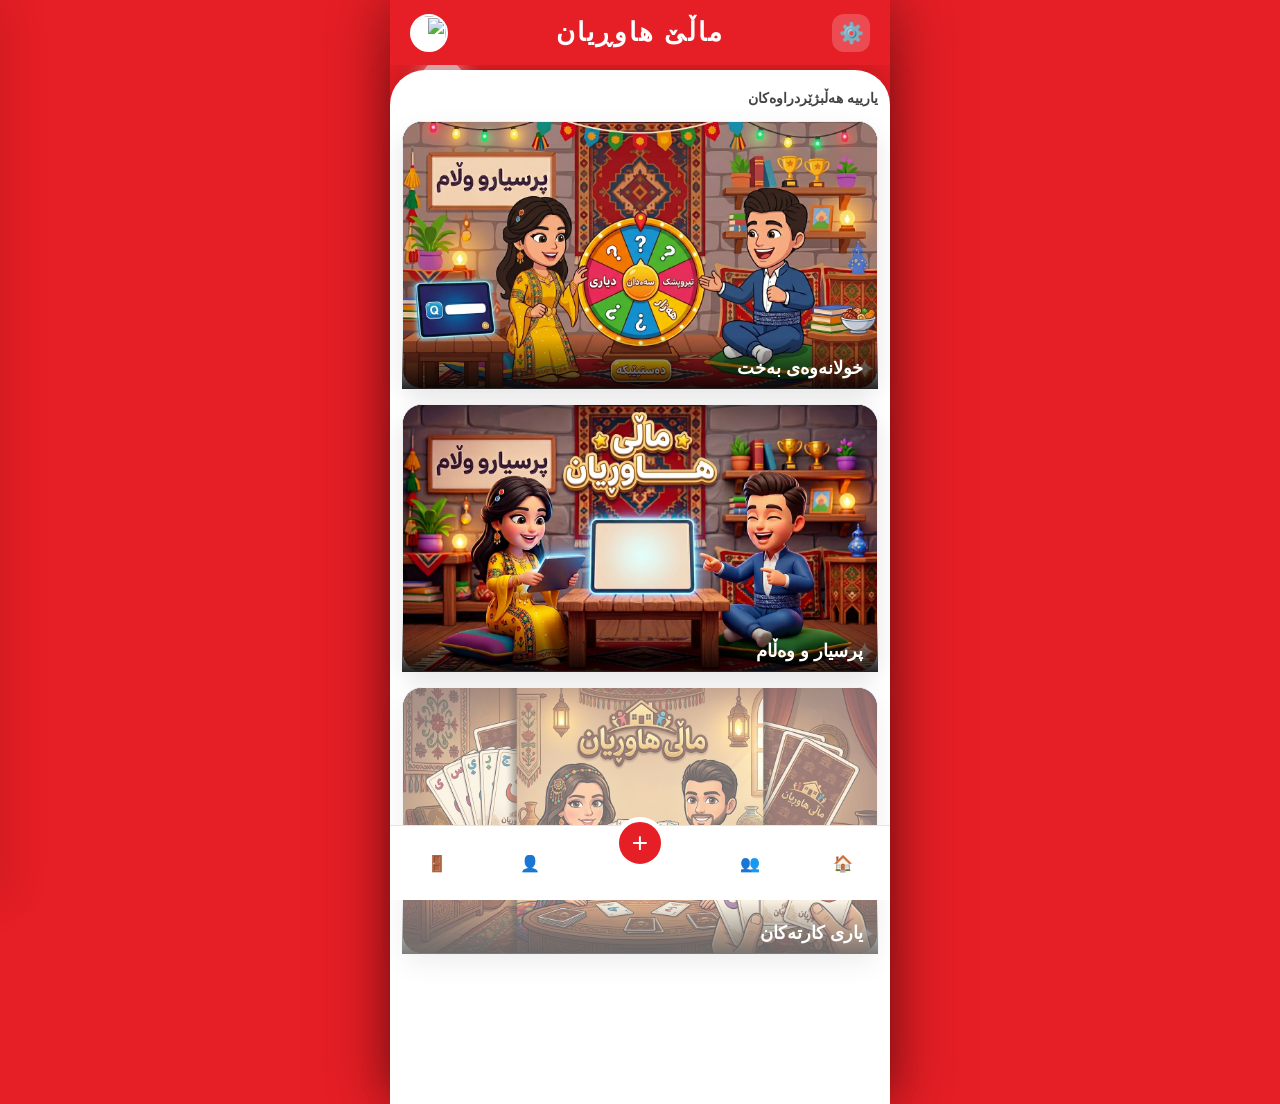
==== commit 4ce0a4f0: "Update index.html" ====
--- a/index.html
+++ b/index.html
@@ -3,7 +3,7 @@
 <head>
     <meta charset="UTF-8">
     <meta name="viewport" content="width=device-width, initial-scale=1.0, user-scalable=no">
-    <title>باڵی هاوڕێیان - Global Edition</title>
+    <title>ماڵی هاوڕێیان</title>
     <script src="https://www.gstatic.com/firebasejs/8.10.1/firebase-app.js"></script>
     <script src="https://www.gstatic.com/firebasejs/8.10.1/firebase-database.js"></script>
     <style>
@@ -70,7 +70,7 @@
 
         <div class="header">
             <button class="header-btn" onclick="openM('settingsModal')">⚙️</button>
-            <div class="logo-text">PITO</div>
+            <div class="logo-text">ماڵێ هاوڕیان</div>
             <img id="topAvatar" src="" class="user-av-top" onclick="openM('profileModal')">
         </div>
 
